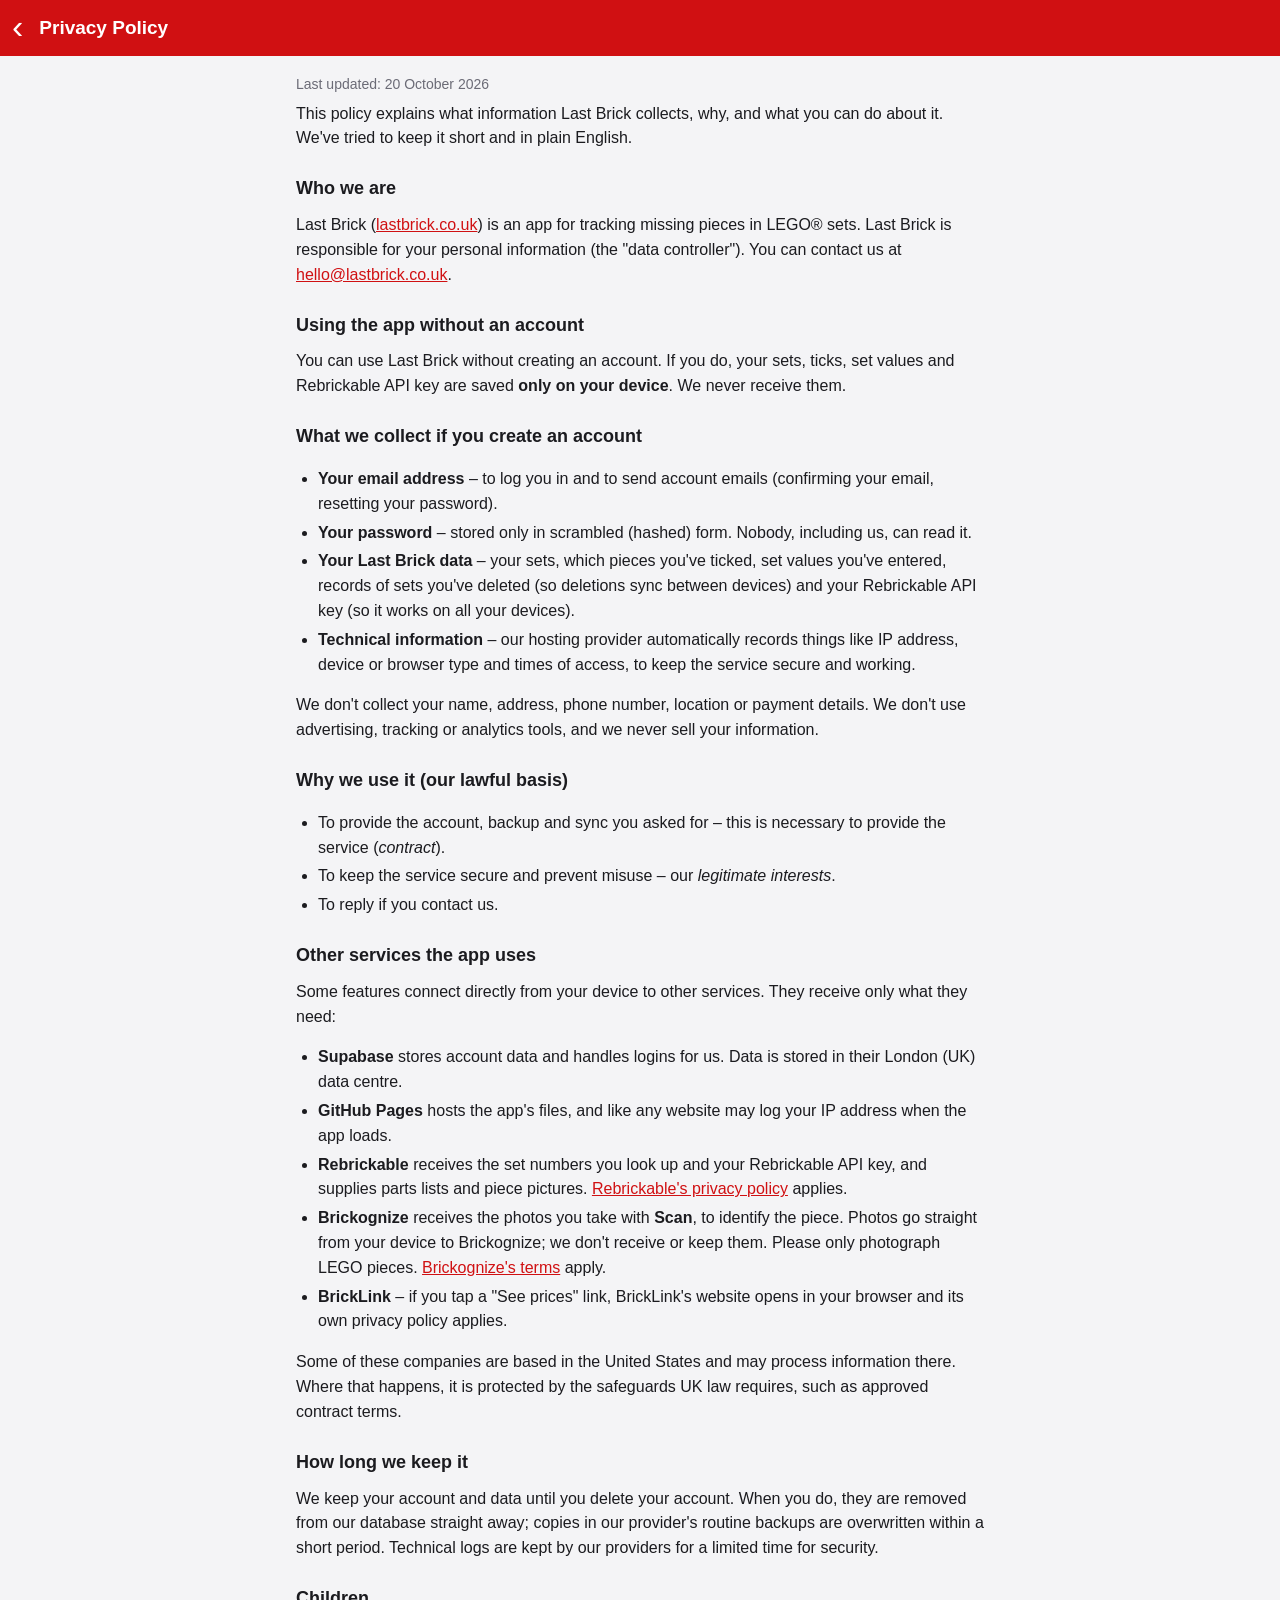
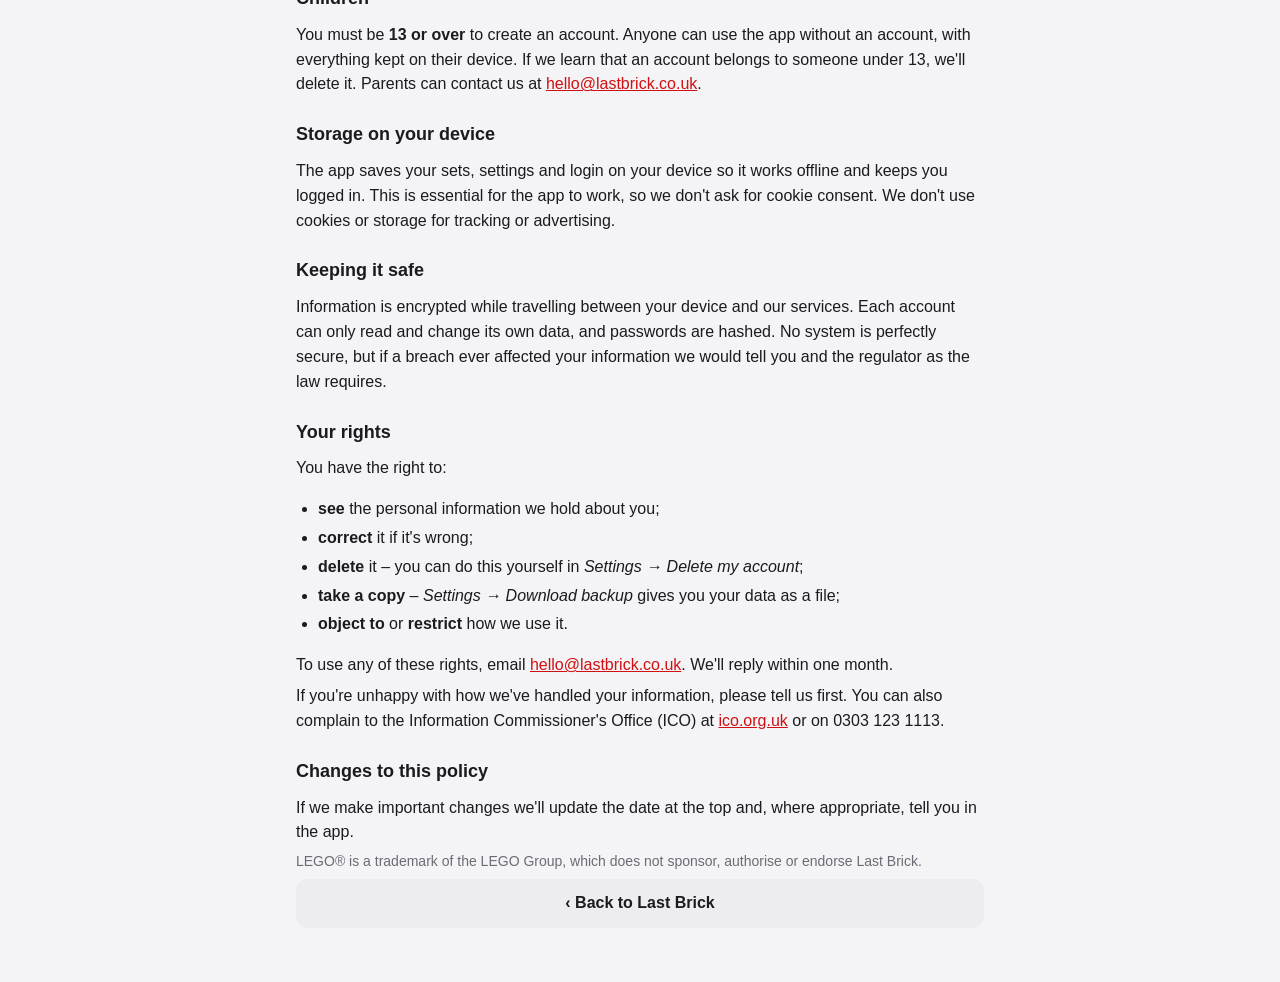
==== privacy.html @ dc44ec5e "Add Privacy Policy and Terms of Use New privacy.html and terms.html pages (controller: Last Brick, h" ====
<!doctype html>
<html lang="en">
<head>
  <meta charset="utf-8">
  <meta name="viewport" content="width=device-width, initial-scale=1, viewport-fit=cover">
  <title>Privacy Policy – Last Brick</title>
  <meta name="theme-color" content="#d01012">
  <link rel="icon" href="icons/icon.svg" type="image/svg+xml">
  <link rel="stylesheet" href="styles.css">
</head>
<body class="doc">
  <header class="topbar">
    <a class="back" href="./#settings" aria-label="Back to Last Brick">‹</a>
    <h1>Privacy Policy</h1>
  </header>

  <main class="doc-body">
    <p class="muted small">Last updated: 20 October 2026</p>

    <p>This policy explains what information Last Brick collects, why, and what you can do about it. We've tried to keep it short and in plain English.</p>

    <h2>Who we are</h2>
    <p>Last Brick (<a href="https://lastbrick.co.uk">lastbrick.co.uk</a>) is an app for tracking missing pieces in LEGO® sets. Last Brick is responsible for your personal information (the "data controller"). You can contact us at <a href="mailto:hello@lastbrick.co.uk">hello@lastbrick.co.uk</a>.</p>

    <h2>Using the app without an account</h2>
    <p>You can use Last Brick without creating an account. If you do, your sets, ticks, set values and Rebrickable API key are saved <b>only on your device</b>. We never receive them.</p>

    <h2>What we collect if you create an account</h2>
    <ul>
      <li><b>Your email address</b> – to log you in and to send account emails (confirming your email, resetting your password).</li>
      <li><b>Your password</b> – stored only in scrambled (hashed) form. Nobody, including us, can read it.</li>
      <li><b>Your Last Brick data</b> – your sets, which pieces you've ticked, set values you've entered, records of sets you've deleted (so deletions sync between devices) and your Rebrickable API key (so it works on all your devices).</li>
      <li><b>Technical information</b> – our hosting provider automatically records things like IP address, device or browser type and times of access, to keep the service secure and working.</li>
    </ul>
    <p>We don't collect your name, address, phone number, location or payment details. We don't use advertising, tracking or analytics tools, and we never sell your information.</p>

    <h2>Why we use it (our lawful basis)</h2>
    <ul>
      <li>To provide the account, backup and sync you asked for – this is necessary to provide the service (<i>contract</i>).</li>
      <li>To keep the service secure and prevent misuse – our <i>legitimate interests</i>.</li>
      <li>To reply if you contact us.</li>
    </ul>

    <h2>Other services the app uses</h2>
    <p>Some features connect directly from your device to other services. They receive only what they need:</p>
    <ul>
      <li><b>Supabase</b> stores account data and handles logins for us. Data is stored in their London (UK) data centre.</li>
      <li><b>GitHub Pages</b> hosts the app's files, and like any website may log your IP address when the app loads.</li>
      <li><b>Rebrickable</b> receives the set numbers you look up and your Rebrickable API key, and supplies parts lists and piece pictures. <a href="https://rebrickable.com/privacy/" target="_blank" rel="noopener">Rebrickable's privacy policy</a> applies.</li>
      <li><b>Brickognize</b> receives the photos you take with <b>Scan</b>, to identify the piece. Photos go straight from your device to Brickognize; we don't receive or keep them. Please only photograph LEGO pieces. <a href="https://brickognize.com" target="_blank" rel="noopener">Brickognize's terms</a> apply.</li>
      <li><b>BrickLink</b> – if you tap a "See prices" link, BrickLink's website opens in your browser and its own privacy policy applies.</li>
    </ul>
    <p>Some of these companies are based in the United States and may process information there. Where that happens, it is protected by the safeguards UK law requires, such as approved contract terms.</p>

    <h2>How long we keep it</h2>
    <p>We keep your account and data until you delete your account. When you do, they are removed from our database straight away; copies in our provider's routine backups are overwritten within a short period. Technical logs are kept by our providers for a limited time for security.</p>

    <h2>Children</h2>
    <p>You must be <b>13 or over</b> to create an account. Anyone can use the app without an account, with everything kept on their device. If we learn that an account belongs to someone under 13, we'll delete it. Parents can contact us at <a href="mailto:hello@lastbrick.co.uk">hello@lastbrick.co.uk</a>.</p>

    <h2>Storage on your device</h2>
    <p>The app saves your sets, settings and login on your device so it works offline and keeps you logged in. This is essential for the app to work, so we don't ask for cookie consent. We don't use cookies or storage for tracking or advertising.</p>

    <h2>Keeping it safe</h2>
    <p>Information is encrypted while travelling between your device and our services. Each account can only read and change its own data, and passwords are hashed. No system is perfectly secure, but if a breach ever affected your information we would tell you and the regulator as the law requires.</p>

    <h2>Your rights</h2>
    <p>You have the right to:</p>
    <ul>
      <li><b>see</b> the personal information we hold about you;</li>
      <li><b>correct</b> it if it's wrong;</li>
      <li><b>delete</b> it – you can do this yourself in <i>Settings → Delete my account</i>;</li>
      <li><b>take a copy</b> – <i>Settings → Download backup</i> gives you your data as a file;</li>
      <li><b>object to</b> or <b>restrict</b> how we use it.</li>
    </ul>
    <p>To use any of these rights, email <a href="mailto:hello@lastbrick.co.uk">hello@lastbrick.co.uk</a>. We'll reply within one month.</p>
    <p>If you're unhappy with how we've handled your information, please tell us first. You can also complain to the Information Commissioner's Office (ICO) at <a href="https://ico.org.uk/make-a-complaint/" target="_blank" rel="noopener">ico.org.uk</a> or on 0303 123 1113.</p>

    <h2>Changes to this policy</h2>
    <p>If we make important changes we'll update the date at the top and, where appropriate, tell you in the app.</p>

    <p class="muted small">LEGO® is a trademark of the LEGO Group, which does not sponsor, authorise or endorse Last Brick.</p>
    <p><a class="btn block" href="./#settings">‹ Back to Last Brick</a></p>
  </main>
</body>
</html>
---- styles.css ----
:root {
  --bg: #f4f4f6;
  --card: #ffffff;
  --text: #1b1b1f;
  --muted: #6b6b76;
  --line: #e2e2e8;
  --brand: #d01012;
  --brand-ink: #ffffff;
  --ok: #1f8a3a;
  --ok-bg: #e5f5e9;
  --miss: #c2410c;
  --miss-bg: #fff1e6;
  --chip: #ececf1;
  --shadow: 0 1px 3px rgba(0, 0, 0, .08), 0 1px 2px rgba(0, 0, 0, .04);
}
@media (prefers-color-scheme: dark) {
  :root {
    --bg: #121215;
    --card: #1d1d22;
    --text: #f1f1f4;
    --muted: #a0a0ab;
    --line: #2e2e36;
    --ok: #4ade80;
    --ok-bg: #11301b;
    --miss: #fb923c;
    --miss-bg: #3a2010;
    --chip: #2a2a31;
    --shadow: none;
  }
}

* { box-sizing: border-box; }
html, body { margin: 0; padding: 0; }
body {
  background: var(--bg);
  color: var(--text);
  font: 16px/1.4 -apple-system, BlinkMacSystemFont, "Segoe UI", Roboto, sans-serif;
  padding-top: calc(56px + env(safe-area-inset-top));
  padding-bottom: calc(68px + env(safe-area-inset-bottom));
  -webkit-tap-highlight-color: transparent;
}
img { display: block; }
button { font: inherit; color: inherit; cursor: pointer; }
input, select { font: inherit; }
.hidden { display: none !important; }

/* Top bar */
.topbar {
  position: fixed; top: 0; left: 0; right: 0; z-index: 10;
  display: flex; align-items: center; gap: 8px;
  height: calc(56px + env(safe-area-inset-top));
  padding: env(safe-area-inset-top) 12px 0;
  background: var(--brand); color: var(--brand-ink);
}
.topbar h1 { font-size: 19px; margin: 0; white-space: nowrap; overflow: hidden; text-overflow: ellipsis; }
.topbar .spacer { flex: 1; }
.topbar .topbtn {
  background: rgba(255,255,255,.18); border: 0; color: inherit; font-size: 20px;
  width: 42px; height: 42px; border-radius: 10px; flex: none;
}
.icon-btn {
  background: var(--chip); border: 0; border-radius: 10px; width: 42px; height: 42px; flex: none;
  font-size: 18px; align-self: flex-start;
}
.topbar .back {
  background: none; border: 0; color: inherit; font-size: 34px; line-height: 1;
  padding: 0 8px 4px 0;
}

/* Bottom tabs */
.tabs {
  position: fixed; bottom: 0; left: 0; right: 0; z-index: 10;
  display: grid; grid-template-columns: repeat(4, 1fr);
  background: var(--card); border-top: 1px solid var(--line);
  padding-bottom: env(safe-area-inset-bottom);
}
.tabs button {
  background: none; border: 0; padding: 8px 0 10px; font-size: 12px; color: var(--muted);
  display: flex; flex-direction: column; align-items: center; gap: 2px;
}
.tabs button .ico { font-size: 22px; filter: grayscale(1); opacity: .7; }
.tabs button.active { color: var(--brand); font-weight: 600; }
.tabs button.active .ico { filter: none; opacity: 1; }

main { padding: 12px 16px 24px; max-width: 900px; margin: 0 auto; }

/* Generic bits */
.card {
  background: var(--card); border-radius: 14px; box-shadow: var(--shadow);
  padding: 14px; margin-bottom: 12px;
}
.btn {
  display: inline-flex; align-items: center; justify-content: center; gap: 6px;
  border: 0; border-radius: 12px; padding: 12px 16px; font-weight: 600;
  background: var(--chip); color: var(--text); min-height: 46px;
}
.btn.primary { background: var(--brand); color: var(--brand-ink); }
.btn.danger { background: #b91c1c; color: #fff; }
.btn.ok { background: var(--ok); color: #fff; }
.btn.block { width: 100%; }
.btn.small { min-height: 36px; padding: 6px 12px; font-size: 14px; border-radius: 10px; }
.btn:disabled { opacity: .5; }
.row { display: flex; gap: 8px; align-items: center; }
.row > .grow { flex: 1; min-width: 0; }
.muted { color: var(--muted); }
.small { font-size: 14px; }
.center { text-align: center; }
h2 { font-size: 18px; margin: 4px 0 10px; }
p { margin: 6px 0; }
a { color: var(--brand); }

.field {
  width: 100%; padding: 12px; border-radius: 12px; border: 1px solid var(--line);
  background: var(--card); color: var(--text); font-size: 17px;
}
label.lbl { display: block; font-weight: 600; margin: 10px 0 6px; }

.empty { text-align: center; padding: 40px 16px; color: var(--muted); }
.empty .big { font-size: 48px; margin-bottom: 8px; }

/* Set list */
.set-card { display: flex; gap: 12px; align-items: center; cursor: pointer; }
.set-card img {
  width: 84px; height: 64px; object-fit: contain; background: #fff; border-radius: 8px; flex: none;
}
.set-card > .grow { flex: 1; min-width: 0; }
.set-card .name { font-weight: 600; line-height: 1.25; }
.progress { height: 8px; border-radius: 4px; background: var(--chip); overflow: hidden; margin-top: 6px; }
.progress > div { height: 100%; background: var(--ok); }
.badge {
  display: inline-block; padding: 2px 8px; border-radius: 999px; font-size: 13px; font-weight: 600;
}
.badge.miss { background: var(--miss-bg); color: var(--miss); }
.badge.swap { background: #e0ecff; color: #1d4ed8; }
@media (prefers-color-scheme: dark) { .badge.swap { background: #172554; color: #93c5fd; } }
.badge.ok { background: var(--ok-bg); color: var(--ok); }

/* Filters */
.seg {
  display: flex; background: var(--chip); border-radius: 12px; padding: 3px; margin-bottom: 10px;
}
.seg button {
  flex: 1; border: 0; background: none; padding: 8px 4px; border-radius: 9px; font-size: 14px; font-weight: 600;
  color: var(--muted);
}
.seg button.active { background: var(--card); color: var(--text); box-shadow: var(--shadow); }

.chips { display: flex; gap: 6px; overflow-x: auto; padding-bottom: 6px; margin-bottom: 6px; scrollbar-width: none; }
.chips::-webkit-scrollbar { display: none; }
.chip {
  flex: none; display: inline-flex; align-items: center; gap: 6px;
  border: 1px solid var(--line); background: var(--card); border-radius: 999px; padding: 6px 10px; font-size: 13px;
}
.chip.active { border-color: var(--brand); box-shadow: inset 0 0 0 1px var(--brand); }
.swatch {
  display: inline-block; width: 14px; height: 14px; border-radius: 4px; border: 1px solid rgba(0,0,0,.25); flex: none;
}

/* Part grid */
.grid { display: grid; grid-template-columns: repeat(auto-fill, minmax(150px, 1fr)); gap: 10px; }
.part {
  background: var(--card); border-radius: 14px; box-shadow: var(--shadow); overflow: hidden;
  display: flex; flex-direction: column; border: 2px solid transparent;
}
.part.missing { border-color: var(--miss); }
.part.done { opacity: .7; }
.part .pic {
  position: relative; background: #fff; aspect-ratio: 1 / 1; display: flex; align-items: center; justify-content: center;
}
.part .pic img { width: 88%; height: 88%; object-fit: contain; }
.part .pic .noimg { color: #999; font-size: 13px; }
.part .tick {
  position: absolute; top: 6px; right: 6px; width: 30px; height: 30px; border-radius: 50%;
  background: var(--ok); color: #fff; display: flex; align-items: center; justify-content: center; font-weight: 700;
}
.part .need-tag {
  position: absolute; top: 6px; left: 6px; background: var(--miss); color: #fff; font-weight: 700;
  border-radius: 999px; padding: 2px 9px; font-size: 14px;
}
.part .info { padding: 8px 10px 4px; font-size: 13px; flex: 1; }
.part .info .pname { font-weight: 600; line-height: 1.2; display: -webkit-box; -webkit-line-clamp: 2; -webkit-box-orient: vertical; overflow: hidden; }
.part .info .meta { color: var(--muted); margin-top: 3px; display: flex; align-items: center; gap: 5px; flex-wrap: wrap; }
.counter { display: flex; align-items: center; justify-content: space-between; padding: 6px 8px 8px; gap: 4px; }
.counter button {
  width: 42px; height: 40px; border-radius: 10px; border: 0; background: var(--chip); font-size: 22px; font-weight: 700;
}
.counter .count { font-weight: 700; font-size: 16px; text-align: center; flex: 1; }
.counter .count .of { color: var(--muted); font-weight: 500; }

.grid.compact { grid-template-columns: repeat(auto-fill, minmax(96px, 1fr)); gap: 8px; }
.grid.compact .part { cursor: pointer; }
.grid.compact .info { padding: 4px 6px 6px; font-size: 11px; }
.grid.compact .need-tag { font-size: 12px; padding: 1px 7px; top: 4px; left: 4px; }

/* Looking-for list */
.need-item { display: flex; gap: 12px; padding: 12px; }
.need-item .pic {
  width: 104px; height: 104px; flex: none; background: #fff; border-radius: 10px;
  display: flex; align-items: center; justify-content: center;
}
.need-item .pic img { width: 92%; height: 92%; object-fit: contain; }
.need-item .body { flex: 1; min-width: 0; }
.need-item .pname { font-weight: 600; line-height: 1.25; }
.need-item .meta { color: var(--muted); font-size: 14px; display: flex; align-items: center; gap: 6px; flex-wrap: wrap; margin: 3px 0 6px; }
.for-set {
  display: flex; align-items: center; justify-content: space-between; gap: 8px;
  border-top: 1px solid var(--line); padding-top: 6px; margin-top: 6px; font-size: 14px;
}
.for-set .sname { min-width: 0; overflow: hidden; text-overflow: ellipsis; white-space: nowrap; }

/* Scan */
.scan-hero { text-align: center; padding: 24px 16px; }
.scan-hero .big { font-size: 64px; }
.scan-photo { width: 100%; max-height: 260px; object-fit: contain; border-radius: 12px; background: #000; }
.match-card { border: 2px solid var(--line); }
.match-card.hit { border-color: var(--ok); }
.verdict { font-size: 18px; font-weight: 700; margin: 4px 0; }
.verdict.yes { color: var(--ok); }
.verdict.no { color: var(--muted); }
.spinner {
  width: 40px; height: 40px; border-radius: 50%; border: 4px solid var(--chip); border-top-color: var(--brand);
  animation: spin 0.9s linear infinite; margin: 20px auto;
}
@keyframes spin { to { transform: rotate(360deg); } }

.thumb {
  width: 56px; height: 56px; background: #fff; border-radius: 8px; flex: none;
  display: flex; align-items: center; justify-content: center; overflow: hidden;
}
.thumb img { width: 90%; height: 90%; object-fit: contain; }
.thumb .noimg { font-size: 10px; }

/* Toast */
.toast {
  position: fixed; left: 16px; right: 16px; bottom: calc(80px + env(safe-area-inset-bottom)); z-index: 30;
  background: #222; color: #fff; padding: 12px 14px; border-radius: 12px; display: flex; align-items: center; gap: 12px;
  max-width: 560px; margin: 0 auto; box-shadow: 0 6px 20px rgba(0,0,0,.25);
}
.toast .grow { flex: 1; }
.toast button { background: none; border: 0; color: #ffb4b4; font-weight: 700; padding: 4px 6px; }

/* Bottom sheet */
.sheet {
  position: fixed; inset: 0; z-index: 40; background: rgba(0,0,0,.45);
  display: flex; align-items: flex-end; justify-content: center;
}
.sheet .panel {
  background: var(--bg); width: 100%; max-width: 640px; max-height: 88vh; overflow: auto;
  border-radius: 18px 18px 0 0; padding: 16px 16px calc(16px + env(safe-area-inset-bottom));
}
.sheet .big-pic { background: #fff; border-radius: 12px; display: flex; justify-content: center; padding: 10px; }
.sheet .big-pic img { width: 70%; max-width: 280px; aspect-ratio: 1/1; object-fit: contain; }

/* Values & swaps */
.value { color: var(--text); }
.value-btn { margin-top: 8px; }
.swap-box { border: 2px solid #1d4ed8; }
.swap-box h2 { font-size: 16px; }
a.btn { text-decoration: none; }

/* Sign-up agreement */
.agree { display: flex; gap: 10px; align-items: flex-start; margin-top: 12px; padding: 8px; border-radius: 10px; }
.agree input { width: 22px; height: 22px; flex: none; margin: 1px 0 0; accent-color: var(--brand); }
.agree.need { background: var(--miss-bg); }

/* Privacy policy & terms pages */
body.doc { padding-bottom: calc(24px + env(safe-area-inset-bottom)); }
.topbar a.back { color: inherit; text-decoration: none; }
.doc-body { max-width: 720px; line-height: 1.55; }
.doc-body h2 { margin-top: 24px; }
.doc-body ul { padding-left: 22px; }
.doc-body li { margin: 4px 0; }
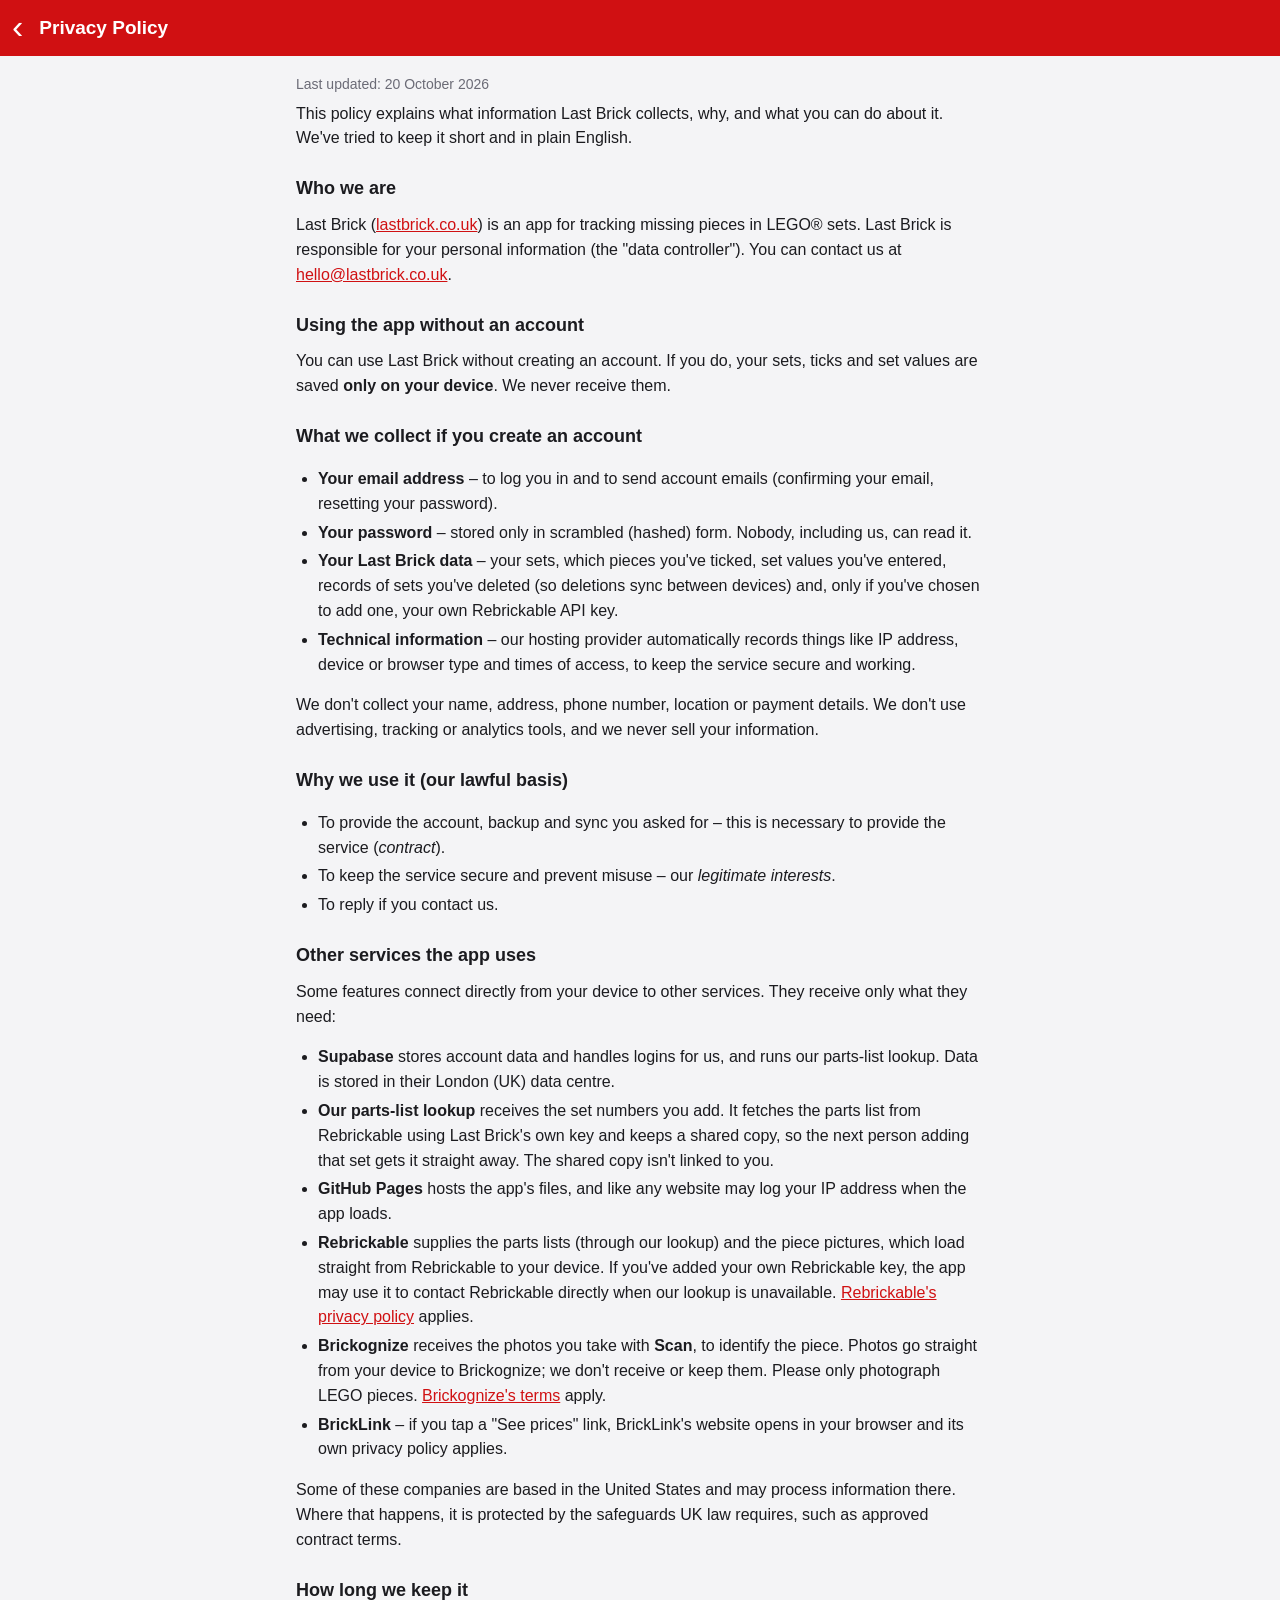
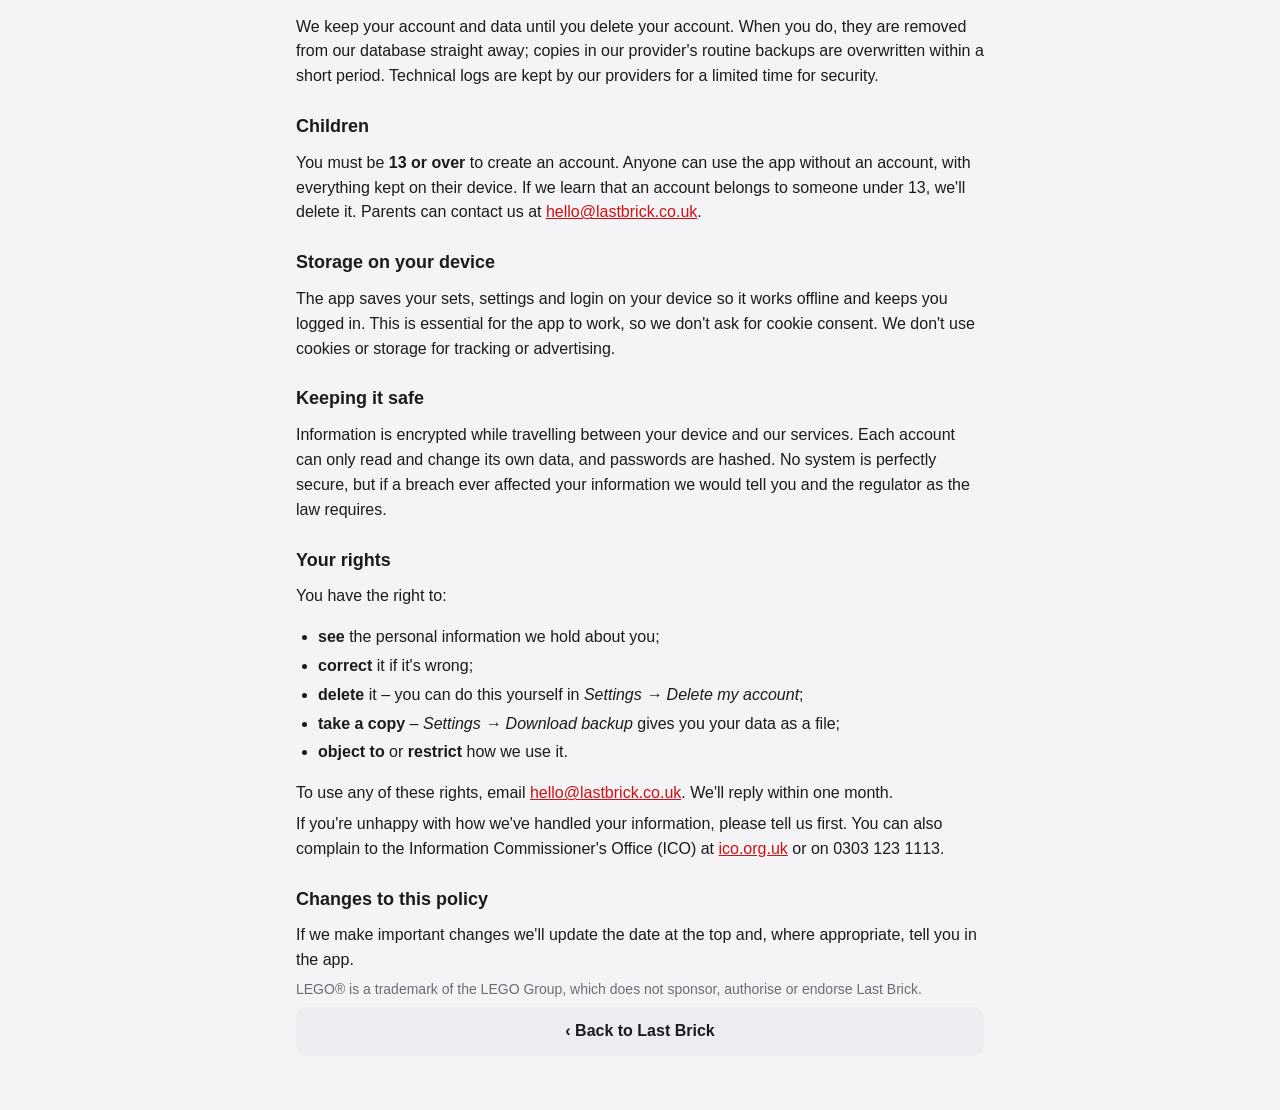
==== commit eb487c7e: "Look up parts lists through a Supabase helper so users need no API key - supabase/functions/rebricka" ====
--- a/privacy.html
+++ b/privacy.html
@@ -23,13 +23,13 @@
     <p>Last Brick (<a href="https://lastbrick.co.uk">lastbrick.co.uk</a>) is an app for tracking missing pieces in LEGO® sets. Last Brick is responsible for your personal information (the "data controller"). You can contact us at <a href="mailto:hello@lastbrick.co.uk">hello@lastbrick.co.uk</a>.</p>
 
     <h2>Using the app without an account</h2>
-    <p>You can use Last Brick without creating an account. If you do, your sets, ticks, set values and Rebrickable API key are saved <b>only on your device</b>. We never receive them.</p>
+    <p>You can use Last Brick without creating an account. If you do, your sets, ticks and set values are saved <b>only on your device</b>. We never receive them.</p>
 
     <h2>What we collect if you create an account</h2>
     <ul>
       <li><b>Your email address</b> – to log you in and to send account emails (confirming your email, resetting your password).</li>
       <li><b>Your password</b> – stored only in scrambled (hashed) form. Nobody, including us, can read it.</li>
-      <li><b>Your Last Brick data</b> – your sets, which pieces you've ticked, set values you've entered, records of sets you've deleted (so deletions sync between devices) and your Rebrickable API key (so it works on all your devices).</li>
+      <li><b>Your Last Brick data</b> – your sets, which pieces you've ticked, set values you've entered, records of sets you've deleted (so deletions sync between devices) and, only if you've chosen to add one, your own Rebrickable API key.</li>
       <li><b>Technical information</b> – our hosting provider automatically records things like IP address, device or browser type and times of access, to keep the service secure and working.</li>
     </ul>
     <p>We don't collect your name, address, phone number, location or payment details. We don't use advertising, tracking or analytics tools, and we never sell your information.</p>
@@ -44,9 +44,10 @@
     <h2>Other services the app uses</h2>
     <p>Some features connect directly from your device to other services. They receive only what they need:</p>
     <ul>
-      <li><b>Supabase</b> stores account data and handles logins for us. Data is stored in their London (UK) data centre.</li>
+      <li><b>Supabase</b> stores account data and handles logins for us, and runs our parts-list lookup. Data is stored in their London (UK) data centre.</li>
+      <li><b>Our parts-list lookup</b> receives the set numbers you add. It fetches the parts list from Rebrickable using Last Brick's own key and keeps a shared copy, so the next person adding that set gets it straight away. The shared copy isn't linked to you.</li>
       <li><b>GitHub Pages</b> hosts the app's files, and like any website may log your IP address when the app loads.</li>
-      <li><b>Rebrickable</b> receives the set numbers you look up and your Rebrickable API key, and supplies parts lists and piece pictures. <a href="https://rebrickable.com/privacy/" target="_blank" rel="noopener">Rebrickable's privacy policy</a> applies.</li>
+      <li><b>Rebrickable</b> supplies the parts lists (through our lookup) and the piece pictures, which load straight from Rebrickable to your device. If you've added your own Rebrickable key, the app may use it to contact Rebrickable directly when our lookup is unavailable. <a href="https://rebrickable.com/privacy/" target="_blank" rel="noopener">Rebrickable's privacy policy</a> applies.</li>
       <li><b>Brickognize</b> receives the photos you take with <b>Scan</b>, to identify the piece. Photos go straight from your device to Brickognize; we don't receive or keep them. Please only photograph LEGO pieces. <a href="https://brickognize.com" target="_blank" rel="noopener">Brickognize's terms</a> apply.</li>
       <li><b>BrickLink</b> – if you tap a "See prices" link, BrickLink's website opens in your browser and its own privacy policy applies.</li>
     </ul>
--- a/styles.css
+++ b/styles.css
@@ -270,3 +270,7 @@
 .doc-body h2 { margin-top: 24px; }
 .doc-body ul { padding-left: 22px; }
 .doc-body li { margin: 4px 0; }
+
+/* Collapsible settings section */
+details.advanced summary { cursor: pointer; font-weight: 600; padding: 4px 0; }
+details.advanced[open] summary { margin-bottom: 8px; }
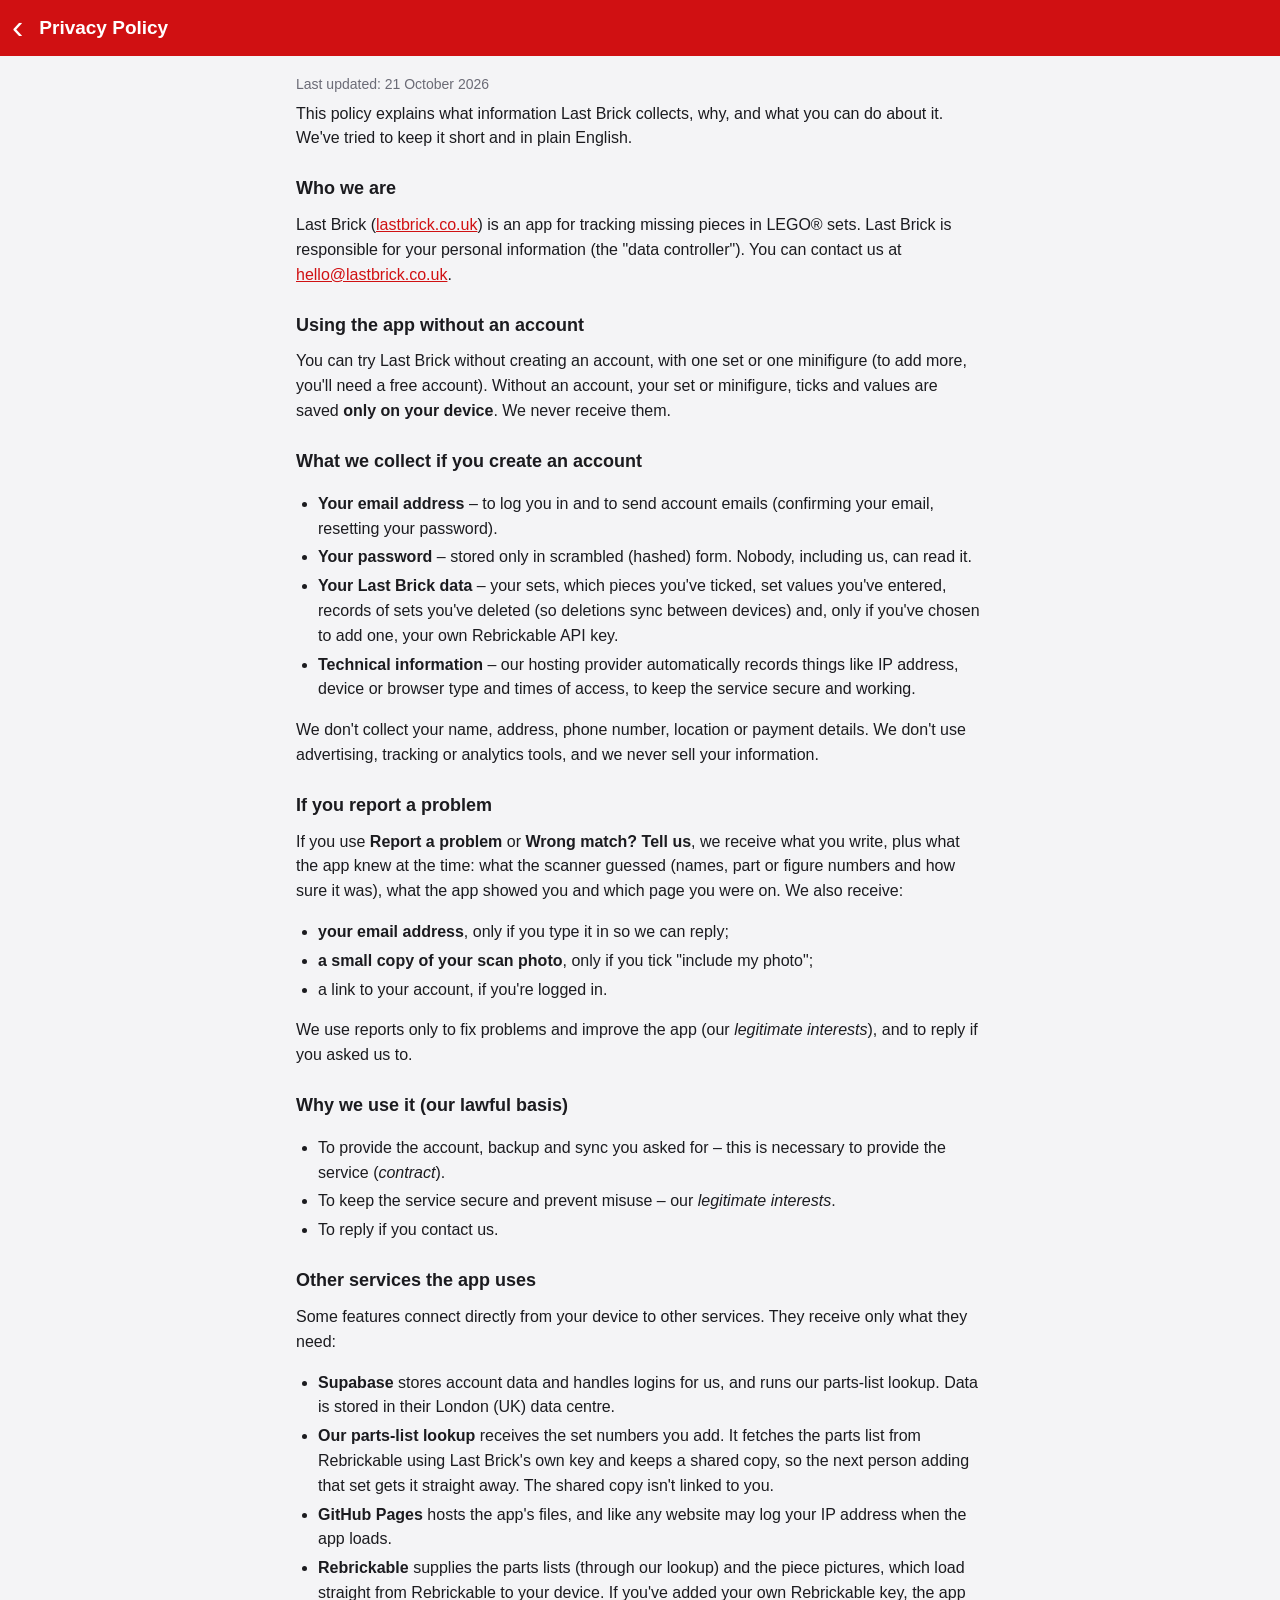
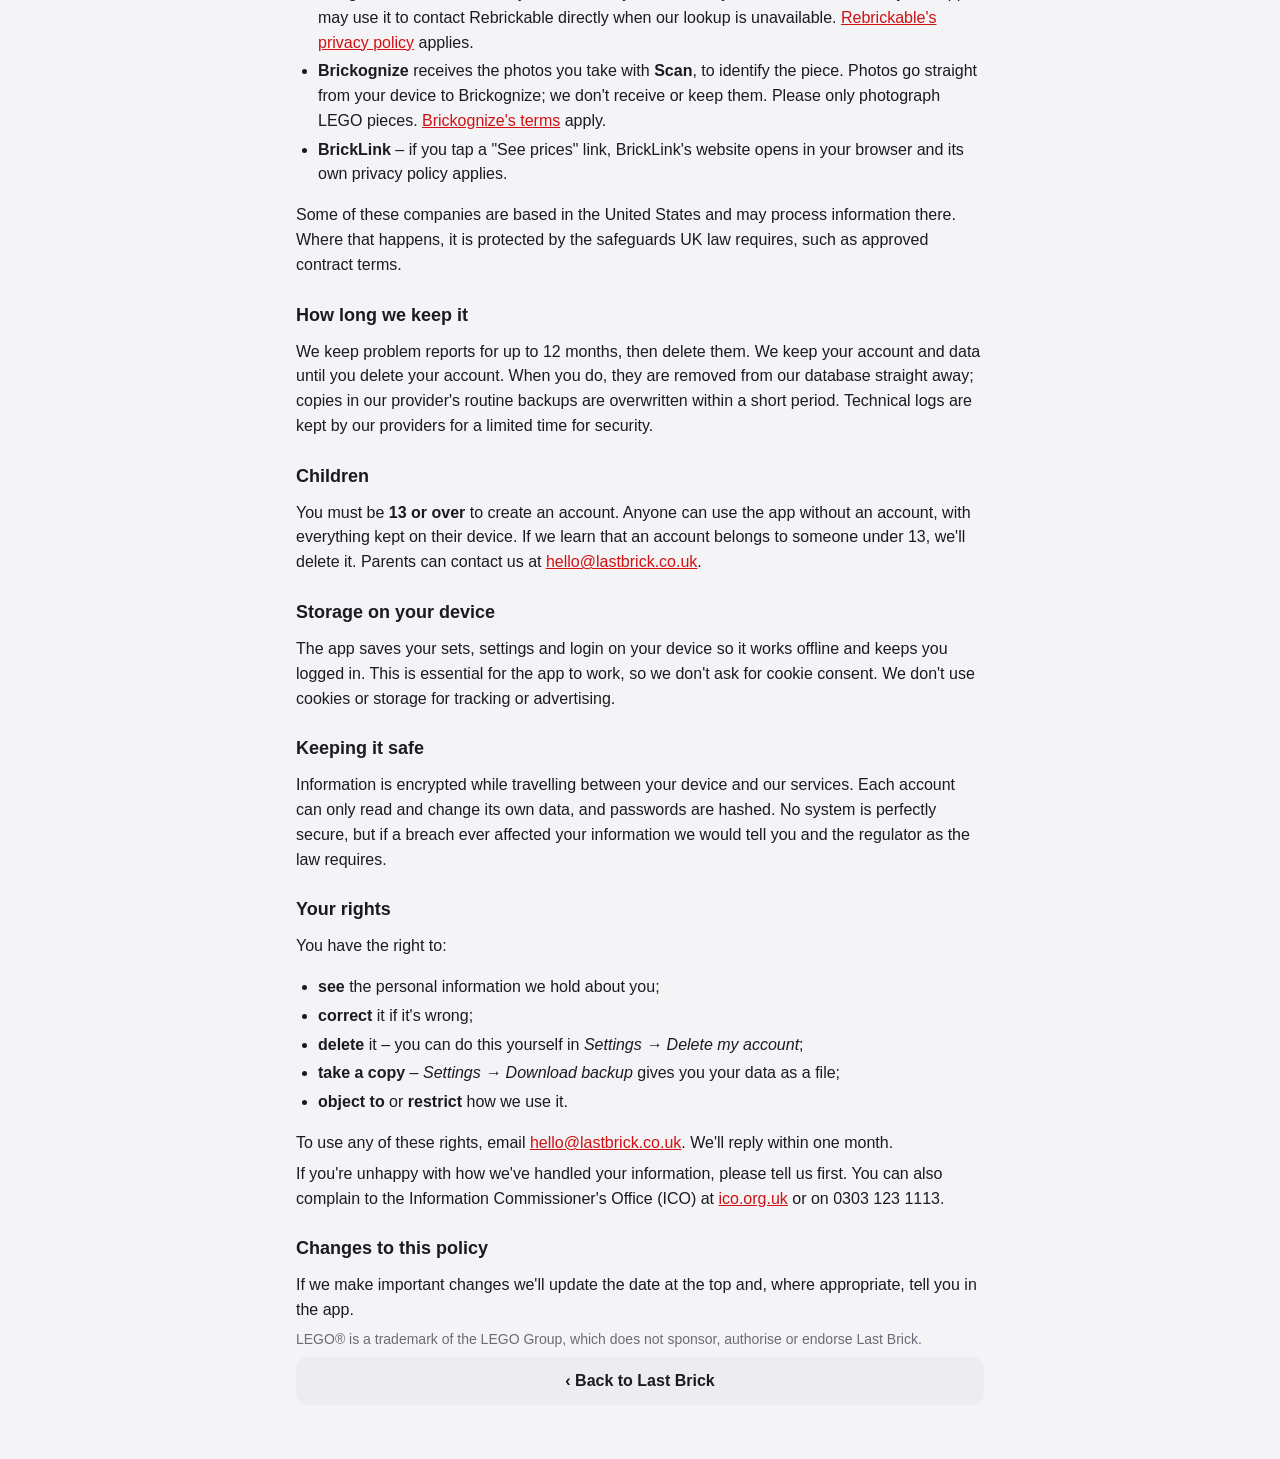
==== commit afbeb3f7: "Report a problem / Wrong match? Tell us After a scan (Scan page, Add a minifigure, and a figure's de" ====
--- a/privacy.html
+++ b/privacy.html
@@ -15,7 +15,7 @@
   </header>
 
   <main class="doc-body">
-    <p class="muted small">Last updated: 20 October 2026</p>
+    <p class="muted small">Last updated: 21 October 2026</p>
 
     <p>This policy explains what information Last Brick collects, why, and what you can do about it. We've tried to keep it short and in plain English.</p>
 
@@ -23,7 +23,7 @@
     <p>Last Brick (<a href="https://lastbrick.co.uk">lastbrick.co.uk</a>) is an app for tracking missing pieces in LEGO® sets. Last Brick is responsible for your personal information (the "data controller"). You can contact us at <a href="mailto:hello@lastbrick.co.uk">hello@lastbrick.co.uk</a>.</p>
 
     <h2>Using the app without an account</h2>
-    <p>You can use Last Brick without creating an account. If you do, your sets, ticks and set values are saved <b>only on your device</b>. We never receive them.</p>
+    <p>You can try Last Brick without creating an account, with one set or one minifigure (to add more, you'll need a free account). Without an account, your set or minifigure, ticks and values are saved <b>only on your device</b>. We never receive them.</p>
 
     <h2>What we collect if you create an account</h2>
     <ul>
@@ -33,6 +33,15 @@
       <li><b>Technical information</b> – our hosting provider automatically records things like IP address, device or browser type and times of access, to keep the service secure and working.</li>
     </ul>
     <p>We don't collect your name, address, phone number, location or payment details. We don't use advertising, tracking or analytics tools, and we never sell your information.</p>
+
+    <h2>If you report a problem</h2>
+    <p>If you use <b>Report a problem</b> or <b>Wrong match? Tell us</b>, we receive what you write, plus what the app knew at the time: what the scanner guessed (names, part or figure numbers and how sure it was), what the app showed you and which page you were on. We also receive:</p>
+    <ul>
+      <li><b>your email address</b>, only if you type it in so we can reply;</li>
+      <li><b>a small copy of your scan photo</b>, only if you tick "include my photo";</li>
+      <li>a link to your account, if you're logged in.</li>
+    </ul>
+    <p>We use reports only to fix problems and improve the app (our <i>legitimate interests</i>), and to reply if you asked us to.</p>
 
     <h2>Why we use it (our lawful basis)</h2>
     <ul>
@@ -54,7 +63,7 @@
     <p>Some of these companies are based in the United States and may process information there. Where that happens, it is protected by the safeguards UK law requires, such as approved contract terms.</p>
 
     <h2>How long we keep it</h2>
-    <p>We keep your account and data until you delete your account. When you do, they are removed from our database straight away; copies in our provider's routine backups are overwritten within a short period. Technical logs are kept by our providers for a limited time for security.</p>
+    <p>We keep problem reports for up to 12 months, then delete them. We keep your account and data until you delete your account. When you do, they are removed from our database straight away; copies in our provider's routine backups are overwritten within a short period. Technical logs are kept by our providers for a limited time for security.</p>
 
     <h2>Children</h2>
     <p>You must be <b>13 or over</b> to create an account. Anyone can use the app without an account, with everything kept on their device. If we learn that an account belongs to someone under 13, we'll delete it. Parents can contact us at <a href="mailto:hello@lastbrick.co.uk">hello@lastbrick.co.uk</a>.</p>
--- a/styles.css
+++ b/styles.css
@@ -209,14 +209,6 @@
 .for-set .sname { min-width: 0; overflow: hidden; text-overflow: ellipsis; white-space: nowrap; }
 
 /* Scan */
-.scan-hero { text-align: center; padding: 24px 16px; }
-.scan-hero .big { font-size: 64px; }
-.scan-photo { width: 100%; max-height: 260px; object-fit: contain; border-radius: 12px; background: #000; }
-.match-card { border: 2px solid var(--line); }
-.match-card.hit { border-color: var(--ok); }
-.verdict { font-size: 18px; font-weight: 700; margin: 4px 0; }
-.verdict.yes { color: var(--ok); }
-.verdict.no { color: var(--muted); }
 .spinner {
   width: 40px; height: 40px; border-radius: 50%; border: 4px solid var(--chip); border-top-color: var(--brand);
   animation: spin 0.9s linear infinite; margin: 20px auto;
@@ -274,3 +266,387 @@
 /* Collapsible settings section */
 details.advanced summary { cursor: pointer; font-weight: 600; padding: 4px 0; }
 details.advanced[open] summary { margin-bottom: 8px; }
+
+/* Welcome page */
+.hero { text-align: center; padding: 34px 4px 4px; }
+.hero-art { width: min(280px, 76%); height: auto; display: block; margin: 4px auto 6px; color: var(--muted); overflow: visible; }
+.hero-title { font-size: 26px; line-height: 1.2; margin: 6px 0 8px; letter-spacing: -0.01em; }
+.hero-sub { color: var(--muted); max-width: 30em; margin: 0 auto 18px; }
+.hero-cta { font-size: 18px; min-height: 54px; box-shadow: 0 4px 14px rgba(208, 16, 18, .25); }
+.hero-login { margin: 14px 0 6px; }
+.hero-login a { font-weight: 600; }
+.steps-title { font-size: 13px; text-transform: uppercase; letter-spacing: .08em; color: var(--muted); margin: 26px 2px 10px; }
+
+/* How it works: swipeable cards on phones, side by side on wider screens */
+.steps {
+  list-style: none; margin: 0 -16px; padding: 4px 16px 10px; display: flex; gap: 12px;
+  overflow-x: auto; scroll-snap-type: x mandatory; scroll-padding: 0 16px; scrollbar-width: none;
+}
+.steps::-webkit-scrollbar { display: none; }
+.steps li {
+  flex: 0 0 82%; scroll-snap-align: start; position: relative;
+  background: var(--card); border-radius: 18px; box-shadow: var(--shadow); padding: 18px 18px 20px;
+}
+.step-n { display: block; font-size: 30px; font-weight: 800; color: var(--brand); opacity: .4; letter-spacing: -0.02em; margin-bottom: 4px; }
+.steps b { display: block; font-size: 20px; margin-bottom: 6px; }
+.step-text { color: var(--muted); font-size: 15px; display: block; padding-right: 8px; }
+.step-ico { position: absolute; top: 14px; right: 16px; font-size: 38px; }
+.step-dots { display: flex; justify-content: center; gap: 6px; margin-top: 4px; }
+.step-dots span { width: 7px; height: 7px; border-radius: 50%; background: var(--line); transition: width .2s, background .2s; }
+.step-dots span.on { width: 20px; border-radius: 4px; background: var(--brand); }
+@media (min-width: 700px) {
+  .steps { overflow: visible; margin: 0; padding: 4px 0 10px; }
+  .steps li { flex: 1 1 0; }
+  .step-dots { display: none; }
+}
+
+.hero-title .accent { color: var(--brand); }
+
+/* Welcome page header: white, with logo and two-colour name */
+/* The red strip stays behind the iPhone status bar (its text is white when installed). */
+body.welcome .topbar {
+  background: linear-gradient(to bottom, var(--brand) env(safe-area-inset-top), var(--card) env(safe-area-inset-top));
+  color: var(--text); border-bottom: 1px solid var(--line);
+}
+.topbar h1 { display: flex; align-items: center; gap: 8px; }
+.logo-mark { width: 40px; height: 22px; flex: none; }
+.wordmark { font-weight: 800; letter-spacing: -0.01em; }
+.wordmark .brick { color: var(--brand); }
+
+.welcome-foot { text-align: center; margin-top: 22px; }
+.welcome-foot p { font-size: 12px; margin-top: 6px; }
+
+/* Hero animation: the red brick drops onto the stack, then impact marks flick out */
+.lb-drop { animation: lb-drop .85s cubic-bezier(.45, 0, .7, 1) .4s both; }
+.lb-speed { animation: lb-fade .25s linear 1.15s both; }
+.lb-impact { opacity: 0; animation: lb-impact .6s ease-out 1.2s both; }
+@keyframes lb-drop {
+  0% { transform: translateY(-190px); opacity: 0; }
+  20% { opacity: 1; }
+  82% { transform: translateY(0); }
+  90% { transform: translateY(-6px); }
+  100% { transform: translateY(0); opacity: 1; }
+}
+@keyframes lb-fade { to { opacity: 0; } }
+@keyframes lb-impact { 0% { opacity: 0; } 30% { opacity: 1; } 100% { opacity: 0; } }
+@media (prefers-reduced-motion: reduce) {
+  .lb-drop, .lb-speed, .lb-impact { animation: none; }
+  .lb-speed, .lb-impact { opacity: 0; }
+}
+
+/* Search box: ✕ to clear, Cancel while typing */
+.search { display: flex; align-items: center; gap: 8px; margin-bottom: 12px; }
+.search-field { position: relative; flex: 1; min-width: 0; }
+.search-field .field { padding-right: 44px; -webkit-appearance: none; appearance: none; }
+.search-field input::-webkit-search-cancel-button { -webkit-appearance: none; display: none; }
+.search-clear {
+  position: absolute; right: 6px; top: 50%; transform: translateY(-50%);
+  width: 32px; height: 32px; border-radius: 50%; border: 0;
+  background: var(--chip); color: var(--muted); font-size: 14px; font-weight: 700;
+  display: none; align-items: center; justify-content: center;
+}
+.search.has-text .search-clear { display: flex; }
+.search-cancel { display: none; border: 0; background: none; color: var(--brand); font-weight: 600; padding: 8px 2px; flex: none; }
+.search:focus-within .search-cancel { display: block; }
+
+/* My sets: toolbar, grid and compact views */
+.sets-toolbar { display: flex; align-items: center; gap: 10px; margin-bottom: 10px; }
+.sort-select { flex: 1; min-width: 0; display: flex; align-items: center; gap: 8px; background: var(--card); border: 1px solid var(--line); border-radius: 12px; padding: 0 10px; }
+.sort-select select { flex: 1; min-width: 0; border: 0; background: transparent; color: var(--text); font-weight: 600; font-size: 15px; padding: 11px 0; }
+.view-toggle { display: flex; background: var(--chip); border-radius: 12px; padding: 3px; flex: none; }
+.view-toggle button { border: 0; background: none; width: 40px; height: 38px; border-radius: 9px; font-size: 18px; color: var(--muted); }
+.view-toggle button.active { background: var(--card); color: var(--text); box-shadow: var(--shadow); }
+
+.set-grid { display: grid; grid-template-columns: repeat(auto-fill, minmax(150px, 1fr)); gap: 12px; }
+.set-tile { background: var(--card); border-radius: 14px; box-shadow: var(--shadow); overflow: hidden; cursor: pointer; display: flex; flex-direction: column; }
+.tile-pic { position: relative; background: #fff; aspect-ratio: 4 / 3; display: flex; align-items: center; justify-content: center; }
+.tile-pic img { width: 90%; height: 90%; object-fit: contain; }
+.no-pic { font-size: 36px; opacity: .5; }
+.tile-tag { position: absolute; left: 6px; bottom: 6px; border-radius: 999px; padding: 2px 9px; font-size: 12px; font-weight: 700; color: #fff; }
+.tile-tag.miss { background: var(--miss); }
+.tile-tag.ok { background: var(--ok); }
+.tile-body { padding: 8px 10px 10px; }
+.tile-name { font-weight: 600; line-height: 1.25; display: -webkit-box; -webkit-line-clamp: 2; -webkit-box-orient: vertical; overflow: hidden; }
+.tile-body .progress { margin-top: 6px; height: 6px; }
+.tile-meta { display: flex; align-items: center; justify-content: space-between; gap: 6px; margin-top: 6px; font-size: 13px; }
+
+.compact-list { padding: 4px 12px; }
+.compact-row { display: flex; align-items: center; gap: 10px; padding: 8px 0; border-bottom: 1px solid var(--line); cursor: pointer; }
+.compact-row:last-child { border-bottom: 0; }
+.compact-pic { width: 44px; height: 34px; object-fit: contain; background: #fff; border-radius: 6px; flex: none; display: flex; align-items: center; justify-content: center; font-size: 18px; }
+.compact-name { font-weight: 600; white-space: nowrap; overflow: hidden; text-overflow: ellipsis; }
+.compact-row .badge { white-space: nowrap; flex: none; }
+.compact-row > .grow { flex: 1; min-width: 0; }
+
+/* Sets tab: small colourful brick stack (greyed out like the other icons when not selected) */
+.tab-bricks { width: 28px; height: 24px; display: block; }
+.tabs button .ico { height: 28px; display: flex; align-items: center; justify-content: center; }
+
+/* Set page: list and checklist views, group headings */
+.part-group { display: flex; align-items: center; gap: 8px; font-size: 15px; margin: 16px 2px 8px; }
+.part-list { padding: 2px 12px; }
+.prow, .crow { display: flex; align-items: center; gap: 12px; padding: 10px 0; border-bottom: 1px solid var(--line); }
+.prow:last-child, .crow:last-child { border-bottom: 0; }
+.prow .pname { font-weight: 600; line-height: 1.25; font-size: 15px; }
+.prow .meta, .crow .meta { color: var(--muted); font-size: 13px; display: flex; align-items: center; gap: 5px; flex-wrap: wrap; margin: 2px 0 4px; }
+.prow-pic { position: relative; width: 72px; height: 72px; flex: none; background: #fff; border-radius: 10px; display: flex; align-items: center; justify-content: center; cursor: pointer; border: 2px solid transparent; }
+.prow.missing .prow-pic { border-color: var(--miss); }
+.prow-pic img { width: 88%; height: 88%; object-fit: contain; }
+.counter.vertical { flex-direction: column; padding: 0; gap: 2px; flex: none; }
+.counter.vertical button { width: 40px; height: 34px; font-size: 20px; }
+.counter.vertical .count { font-size: 14px; }
+.crow { gap: 10px; padding: 8px 0; }
+.crow-pic { width: 44px; height: 44px; flex: none; background: #fff; border-radius: 8px; display: flex; align-items: center; justify-content: center; }
+.crow-pic img { width: 88%; height: 88%; object-fit: contain; }
+.crow-name { font-weight: 600; font-size: 14px; white-space: nowrap; overflow: hidden; text-overflow: ellipsis; }
+.check-btn {
+  flex: none; min-width: 44px; height: 44px; padding: 0 8px; border-radius: 12px;
+  border: 2px solid var(--line); background: var(--card); font-weight: 700; font-size: 15px; color: var(--text);
+}
+.check-btn.on { background: var(--ok); border-color: var(--ok); color: #fff; }
+.check-btn.single { width: 44px; font-size: 20px; }
+.prow > .grow, .crow > .grow { flex: 1; min-width: 0; }
+
+/* List & checklist: each row is a card like the grid tiles — red outline while
+   still needed, gently faded once found. */
+.part-list { padding: 0; display: grid; gap: 8px; }
+.prow, .crow {
+  background: var(--card); border-radius: 14px; box-shadow: var(--shadow);
+  border: 2px solid transparent; padding: 10px 12px;
+}
+.prow:last-child, .crow:last-child { border-bottom: 2px solid transparent; }
+.prow.missing, .crow.missing { border-color: var(--miss); }
+.prow.done, .crow.done { opacity: .7; }
+.prow.missing .prow-pic { border-color: transparent; }
+
+/* Scan page (styled like the welcome page) */
+.scan-art { width: min(240px, 66%); height: auto; display: block; margin: 0 auto 4px; overflow: hidden; }
+.scan-line { animation: scan-sweep 2.4s ease-in-out .3s infinite alternate; }
+@keyframes scan-sweep { from { transform: translateY(24px); } to { transform: translateY(108px); } }
+.scan-start { padding-top: 14px; }
+.tips { display: grid; grid-template-columns: 1fr 1fr; gap: 10px; }
+.tip { background: var(--card); border-radius: 16px; box-shadow: var(--shadow); padding: 14px; display: flex; flex-direction: column; gap: 2px; }
+.tip-ico { font-size: 26px; margin-bottom: 4px; }
+.tip b { font-size: 15px; }
+.tip span:last-child { color: var(--muted); font-size: 13px; line-height: 1.35; }
+
+.scan-shot { position: relative; border-radius: 18px; overflow: hidden; background: #000; margin-bottom: 14px; box-shadow: var(--shadow); }
+.scan-shot img { display: block; width: 100%; max-height: 300px; object-fit: contain; }
+.vf { position: absolute; width: 28px; height: 28px; border: 4px solid #fff; opacity: .9; }
+.vf.tl { top: 12px; left: 12px; border-right: 0; border-bottom: 0; border-radius: 8px 0 0 0; }
+.vf.tr { top: 12px; right: 12px; border-left: 0; border-bottom: 0; border-radius: 0 8px 0 0; }
+.vf.br { bottom: 12px; right: 12px; border-left: 0; border-top: 0; border-radius: 0 0 8px 0; }
+.vf.bl { bottom: 12px; left: 12px; border-right: 0; border-top: 0; border-radius: 0 0 0 8px; }
+.shot-line { position: absolute; left: 8%; right: 8%; height: 3px; border-radius: 2px; background: var(--brand); box-shadow: 0 0 18px 6px rgba(208, 16, 18, .45); animation: shot-sweep 1.6s ease-in-out infinite alternate; }
+@keyframes shot-sweep { from { top: 10%; } to { top: 88%; } }
+.scan-status { color: var(--muted); font-weight: 600; }
+
+.verdict-card { display: flex; gap: 12px; align-items: flex-start; border-radius: 16px; padding: 14px 16px; margin-bottom: 12px; background: var(--card); box-shadow: var(--shadow); border: 2px solid var(--line); }
+.verdict-card.yes { border-color: var(--ok); background: var(--ok-bg); }
+.verdict-ico { font-size: 26px; line-height: 1; }
+.verdict-card b { display: block; font-size: 17px; margin-bottom: 2px; }
+.verdict-card.yes b { color: var(--ok); }
+.verdict-card span:not(.verdict-ico) { color: var(--muted); font-size: 14px; }
+
+.match-card { background: var(--card); border-radius: 18px; box-shadow: var(--shadow); padding: 14px; margin-bottom: 12px; border: 2px solid transparent; }
+.match-card.hit { border-color: var(--ok); }
+.match-head { display: flex; gap: 12px; align-items: center; }
+.match-pic { width: 76px; height: 76px; flex: none; background: #fff; border-radius: 12px; display: flex; align-items: center; justify-content: center; }
+.match-pic img { width: 90%; height: 90%; object-fit: contain; }
+.match-chip { display: inline-block; font-size: 12px; font-weight: 700; color: var(--brand); background: var(--miss-bg); border-radius: 999px; padding: 2px 9px; margin-bottom: 4px; }
+.match-name { font-weight: 700; line-height: 1.25; }
+.match-sets-title { font-size: 12px; text-transform: uppercase; letter-spacing: .08em; color: var(--muted); margin: 14px 0 4px; }
+.match-set { display: flex; align-items: center; gap: 10px; border-top: 1px solid var(--line); padding-top: 10px; margin-top: 10px; }
+.scan-again { margin-top: 6px; }
+@media (prefers-reduced-motion: reduce) { .scan-line, .shot-line { animation: none; } }
+
+/* Looking for */
+.lf-head { text-align: center; padding: 10px 4px 6px; }
+.lf-title { font-size: 26px; line-height: 1.2; margin: 4px 0 14px; letter-spacing: -0.01em; }
+.lf-title .accent { color: var(--brand); }
+.filter-btn { flex: none; display: inline-flex; align-items: center; gap: 6px; height: 44px; padding: 0 12px; border-radius: 12px; border: 1px solid var(--line); background: var(--card); color: var(--text); font-weight: 600; font-size: 15px; }
+.filter-btn svg { width: 18px; height: 18px; }
+.filter-btn.on { border-color: var(--brand); color: var(--brand); box-shadow: inset 0 0 0 1px var(--brand); }
+.active-filters { display: flex; flex-wrap: wrap; align-items: center; gap: 8px; margin: 2px 0 10px; }
+.pill { display: inline-flex; align-items: center; gap: 6px; border: 1px solid var(--brand); color: var(--brand); background: var(--miss-bg); border-radius: 999px; padding: 5px 11px; font-size: 14px; font-weight: 600; }
+.lf-row { align-items: flex-start; }
+.lf-row .prow-pic { cursor: pointer; }
+.lf-set { display: flex; align-items: center; justify-content: space-between; gap: 8px; border-top: 1px solid var(--line); padding-top: 8px; margin-top: 8px; font-size: 14px; }
+.lf-set .sname { min-width: 0; overflow: hidden; text-overflow: ellipsis; white-space: nowrap; }
+.crow[data-sheet], .part[data-sheet] { cursor: pointer; }
+
+/* Filter panel */
+.filter-sheet h2 { margin: 0; }
+.link-btn { border: 0; background: none; color: var(--brand); font-weight: 600; padding: 6px 0; }
+.filter-grid { display: grid; grid-template-columns: 1fr 1fr; gap: 8px; margin-bottom: 6px; }
+.fchip { display: flex; align-items: center; gap: 8px; text-align: left; border: 1px solid var(--line); background: var(--card); color: var(--text); border-radius: 12px; padding: 10px 10px; font-size: 14px; min-height: 44px; }
+.fchip span:not(.swatch) { flex: 1; min-width: 0; overflow: hidden; text-overflow: ellipsis; white-space: nowrap; }
+.lf-toolbar .sort-select > span { display: none; }
+.lf-toolbar .filter-btn { padding: 0 10px; }
+.fchip em { font-style: normal; color: var(--muted); font-size: 13px; }
+.fchip.on { border-color: var(--brand); box-shadow: inset 0 0 0 1px var(--brand); background: var(--miss-bg); }
+.filter-sheet .btn.primary { margin-top: 14px; }
+
+/* Empty screens */
+.empty-brick { width: 110px; height: auto; display: block; margin: 0 auto 10px; }
+.empty b { color: var(--text); font-size: 17px; }
+
+/* Bottom menu icons drawn in the same style as the Sets brick */
+.tab-svg { width: 28px; height: 26px; display: block; }
+.fcount { background: var(--brand); color: #fff; border-radius: 999px; min-width: 20px; height: 20px; font-size: 12px; display: inline-flex; align-items: center; justify-content: center; padding: 0 5px; }
+.lf-toolbar { gap: 8px; }
+.lf-toolbar .view-toggle button { width: 36px; }
+.lf-toolbar .sort-select select { font-size: 14px; }
+@media (max-width: 400px) {
+  .lf-toolbar { flex-wrap: wrap; }
+  .lf-toolbar .sort-select { flex: 1 1 100%; }
+  .lf-toolbar .sort-select > span { display: inline; }
+  .lf-toolbar .filter-btn { flex: 1; justify-content: center; }
+}
+
+/* Enlarged piece panel */
+.piece-sheet h2 { margin: 14px 0 4px; }
+.piece-sheet .meta { display: flex; align-items: center; gap: 6px; }
+.piece-sheet .big-pic { border: 3px solid transparent; }
+.piece-sheet .big-pic.missing { border-color: var(--miss); }
+.piece-sheet .big-pic img { width: 82%; max-width: 340px; }
+.counter.big { justify-content: center; gap: 18px; padding: 6px 0 4px; }
+.counter.big button { width: 60px; height: 54px; font-size: 28px; border-radius: 14px; }
+.counter.big .count { flex: none; font-size: 22px; min-width: 110px; }
+.crow .grow[data-act] { cursor: pointer; }
+
+/* Compact view: small − count + */
+.mini-counter { display: flex; align-items: center; gap: 4px; flex: none; }
+.mini-counter button { width: 34px; height: 34px; border-radius: 10px; border: 0; background: var(--chip); font-size: 19px; font-weight: 700; color: var(--text); }
+.mini-counter .count { min-width: 40px; text-align: center; font-weight: 700; font-size: 14px; }
+.mini-counter .count.done { color: var(--ok); }
+.mini-counter .count .of { color: var(--muted); font-weight: 500; }
+
+/* ---------- Minifigures ---------- */
+.collection-switch button { display: inline-flex; align-items: center; justify-content: center; gap: 6px; font-weight: 600; }
+.collection-switch em { font-style: normal; font-size: 12px; background: var(--chip); color: var(--muted); border-radius: 999px; padding: 1px 7px; }
+.collection-switch button.active em { background: var(--brand); color: #fff; }
+.fig-ico { width: 18px; height: 18px; flex: none; }
+.fig-hero { padding-top: 14px; }
+.fig-art { width: 92px; height: auto; display: block; margin: 0 auto 4px; }
+.fig-search { display: flex; gap: 8px; }
+.fig-search .field { flex: 1; min-width: 0; }
+.scan-opts { display: grid; grid-template-columns: 1fr 1fr; gap: 10px; margin: 12px 0 6px; }
+.scan-opt {
+  border: 2px solid var(--line); background: var(--card); color: var(--text); border-radius: 16px; padding: 14px 10px;
+  display: flex; flex-direction: column; align-items: center; gap: 3px; box-shadow: var(--shadow); text-align: center; font: inherit;
+}
+.scan-opt:active { border-color: var(--brand); }
+.scan-opt .opt-ico { font-size: 26px; line-height: 1; height: 30px; display: flex; align-items: center; }
+.scan-opt .opt-ico .fig-ico { width: 30px; height: 30px; }
+.scan-opt span:not(.opt-ico) { color: var(--muted); font-size: 13px; }
+#figOut { scroll-margin-top: 70px; margin-top: 8px; }
+.small-shot img { max-height: 200px; }
+.match-card.guess { width: 100%; text-align: left; font: inherit; color: inherit; cursor: pointer; }
+.match-card.guess:active { border-color: var(--brand); }
+.chev { font-size: 28px; color: var(--muted); }
+.picked-part { display: flex; gap: 12px; align-items: center; background: var(--card); border-radius: 14px; padding: 10px; box-shadow: var(--shadow); margin-top: 6px; }
+.colour-pick { display: grid; grid-template-columns: repeat(auto-fill, minmax(100px, 1fr)); gap: 10px; }
+.colour-opt { border: 2px solid var(--line); background: var(--card); color: var(--text); border-radius: 14px; padding: 8px; display: flex; flex-direction: column; align-items: center; gap: 6px; font: inherit; font-size: 13px; }
+.colour-opt img { width: 70px; height: 70px; object-fit: contain; background: #fff; border-radius: 8px; }
+.colour-opt span { display: flex; align-items: center; gap: 5px; text-align: center; }
+.colour-opt:active { border-color: var(--brand); }
+#figFilter { margin-bottom: 12px; }
+.fig-grid .tile-pic { aspect-ratio: 1 / 1; }
+.fig-sets .for-set .thumb { font-size: 22px; }
+.fig-preview h2 { margin: 12px 0 2px; }
+.fig-preview .big-pic img { width: 50%; max-width: 200px; }
+.fig-parts { display: grid; grid-template-columns: 1fr 1fr; gap: 8px; }
+.fig-part { display: flex; gap: 8px; align-items: center; background: var(--chip); border-radius: 12px; padding: 6px; border: 2px solid transparent; }
+.fig-part.scanned { border-color: var(--ok); }
+.fig-part .small b { display: -webkit-box; -webkit-line-clamp: 2; -webkit-box-orient: vertical; overflow: hidden; }
+.fig-part .small.muted { display: flex; align-items: center; gap: 4px; }
+.fig-part .badge { white-space: nowrap; font-size: 11px; margin-top: 2px; }
+.fig-sets.done { border: 2px solid var(--ok); background: var(--ok-bg); }
+.fig-sets.done h2 { color: var(--ok); }
+.fig-sets [data-open-set] { cursor: pointer; }
+.fig-sets .yours { color: var(--ok); font-weight: 600; }
+.set-figs h2 { display: flex; align-items: center; gap: 6px; flex-wrap: wrap; }
+.set-figs h2 .muted { font-weight: 500; margin-left: auto; }
+.set-fig-grid { display: grid; grid-template-columns: repeat(auto-fill, minmax(96px, 1fr)); gap: 8px; }
+.set-fig {
+  border: 2px solid var(--line); background: var(--card); color: var(--text); border-radius: 12px; padding: 6px;
+  display: flex; flex-direction: column; align-items: center; gap: 4px; font: inherit; text-align: center;
+}
+.set-fig.done { border-color: var(--ok); }
+.sf-pic { position: relative; width: 100%; aspect-ratio: 1 / 1; background: #fff; border-radius: 8px; display: flex; align-items: center; justify-content: center; font-size: 30px; }
+.sf-pic img { width: 88%; height: 88%; object-fit: contain; }
+.sf-pic em { position: absolute; top: 4px; right: 4px; font-style: normal; font-size: 12px; font-weight: 700; background: var(--text); color: var(--card); border-radius: 999px; padding: 1px 6px; }
+.sf-name { font-size: 12px; line-height: 1.25; display: -webkit-box; -webkit-line-clamp: 2; -webkit-box-orient: vertical; overflow: hidden; }
+.set-fig .badge { font-size: 11px; }
+.fig-part.need { border-color: var(--miss); }
+.fig-part[data-part] { cursor: pointer; }
+.fig-sets .for-set .btn { white-space: nowrap; flex: none; }
+.acc-tag { font-size: 11px; font-weight: 600; background: var(--chip); color: var(--muted); border-radius: 999px; padding: 1px 7px; }
+.acc-offer { border: 2px solid var(--brand); }
+.acc-thumbs { display: flex; flex-wrap: wrap; gap: 6px; margin: 4px 0 12px; }
+.acc-thumbs .thumb { width: 48px; height: 48px; }
+.fig-count { display: flex; align-items: center; gap: 8px; flex-wrap: wrap; margin-top: 8px; }
+.fig-count .mini-counter .count { min-width: 24px; text-align: center; font-weight: 700; font-size: 17px; }
+.fig-hint { border: 2px solid var(--brand); }
+.fig-hint.owned { border-color: var(--ok); background: var(--ok-bg); }
+.fig-hint h2 { font-size: 17px; line-height: 1.3; }
+.hint-figs { display: flex; flex-wrap: wrap; align-items: center; gap: 6px; margin: 6px 0 12px; }
+.hint-figs .thumb { width: 52px; height: 52px; }
+.hint-figs .thumb img { width: 90%; height: 90%; object-fit: contain; }
+.hint-figs .no-pic { font-size: 24px; }
+.hint-arrow { font-size: 20px; color: var(--muted); font-weight: 700; }
+.loose-figs { display: flex; align-items: center; justify-content: space-between; gap: 8px; background: var(--ok-bg); border-radius: 12px; padding: 8px 10px; margin-bottom: 10px; font-size: 14px; }
+.loose-figs .btn { flex: none; }
+.colour-opt em { font-style: normal; font-size: 12px; }
+.scan-ico { width: 30px; height: 28px; display: block; overflow: visible; }
+.scan-ico.big { width: 46px; height: 42px; }
+.scan-ico.btn-ico { display: inline-block; width: 26px; height: 24px; vertical-align: -6px; margin-right: 4px; }
+.scan-opt .opt-ico { height: 46px; }
+.scan-opt .opt-ico .scan-ico { width: 50px; height: 46px; }
+.step-svg { width: 48px; height: 48px; display: block; }
+/* Scan line moving up and down over the minifigure scan icons */
+.ico-scan-line { animation: ico-scan 1.8s ease-in-out infinite alternate; }
+@keyframes ico-scan { from { transform: translateY(-8.5px); } to { transform: translateY(8.5px); } }
+@media (prefers-reduced-motion: reduce) { .ico-scan-line { animation: none; } }
+/* ✕ in the top corner of a panel, staying put while the panel scrolls */
+.sheet-x {
+  position: sticky; top: 0; float: right; z-index: 2; margin: -4px -4px 0 8px;
+  width: 38px; height: 38px; border-radius: 50%; border: 0; font-size: 17px; font-weight: 700;
+  background: var(--chip); color: var(--text); box-shadow: var(--shadow);
+}
+/* The two minifigure scan lines move out of step with each other */
+#scanPiece .ico-scan-line { animation-delay: -.9s; animation-duration: 2.3s; }
+/* Rows never grow wider than the screen: long names shorten with "…" or wrap */
+.part-list { grid-template-columns: minmax(0, 1fr); }
+.prow, .crow { min-width: 0; }
+.lf-set { min-width: 0; }
+.lf-set .sname { flex: 1; }
+.lf-set .btn { flex: none; }
+.crow-name, .prow .pname { overflow-wrap: anywhere; }
+
+/* Tip cards (welcome, Scan, Add a minifigure): soft red so they stand out */
+.steps li { background: #fdecec; border: 2px solid #f5b5b5; box-shadow: none; }
+.steps .step-n { color: #d01012; opacity: .55; }
+.steps .step-text { color: var(--text); opacity: .75; }
+@media (prefers-color-scheme: dark) {
+  .steps li { background: #341616; border-color: #6a2525; }
+  .steps .step-n { color: #ff6b66; opacity: .8; }
+}
+/* Sign-up panel shown when adding a second set or minifigure without an account */
+.gate { text-align: center; }
+.gate-art { width: 150px; height: auto; display: block; margin: 4px auto 6px; }
+.gate h2 { margin: 6px 0; }
+.gate-card { text-align: left; margin-top: 14px; }
+.gate-card h2 { display: none; }
+.gate-card > p.small:first-of-type { display: none; }
+.gate-card .row { flex-direction: row-reverse; }
+.gate-card #registerBtn { background: var(--brand); color: var(--brand-ink); }
+.gate-card #loginBtn { background: var(--chip); color: var(--text); }
+/* Report a problem */
+.report textarea.field { resize: vertical; min-height: 96px; font: inherit; }
+.report .agree { margin: 10px 0 4px; }
+.rep-details { margin: 12px 0; }
+.rep-details ul { padding-left: 18px; margin: 6px 0 0; word-break: break-word; }
+.report-link { margin: 6px 0 10px; }
+.report-link .link-btn { color: var(--muted); font-weight: 600; font-size: 14px; }
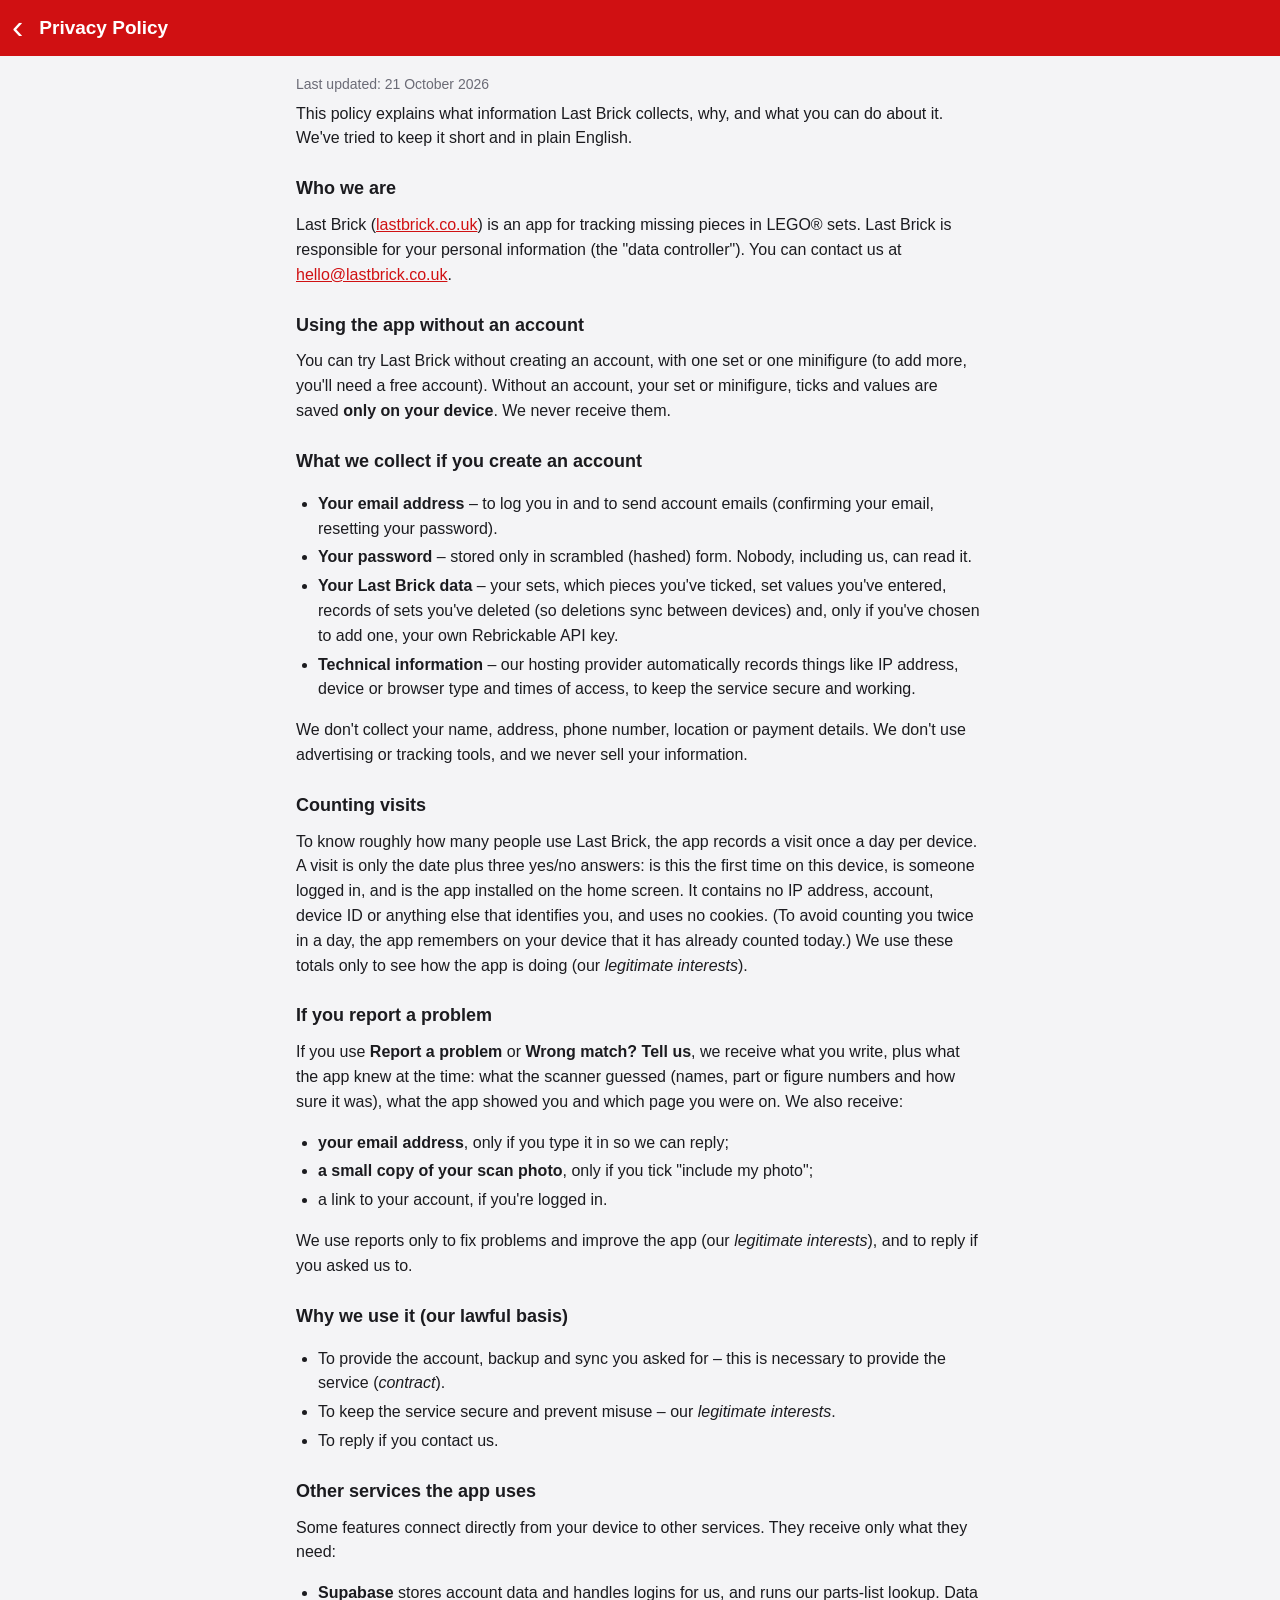
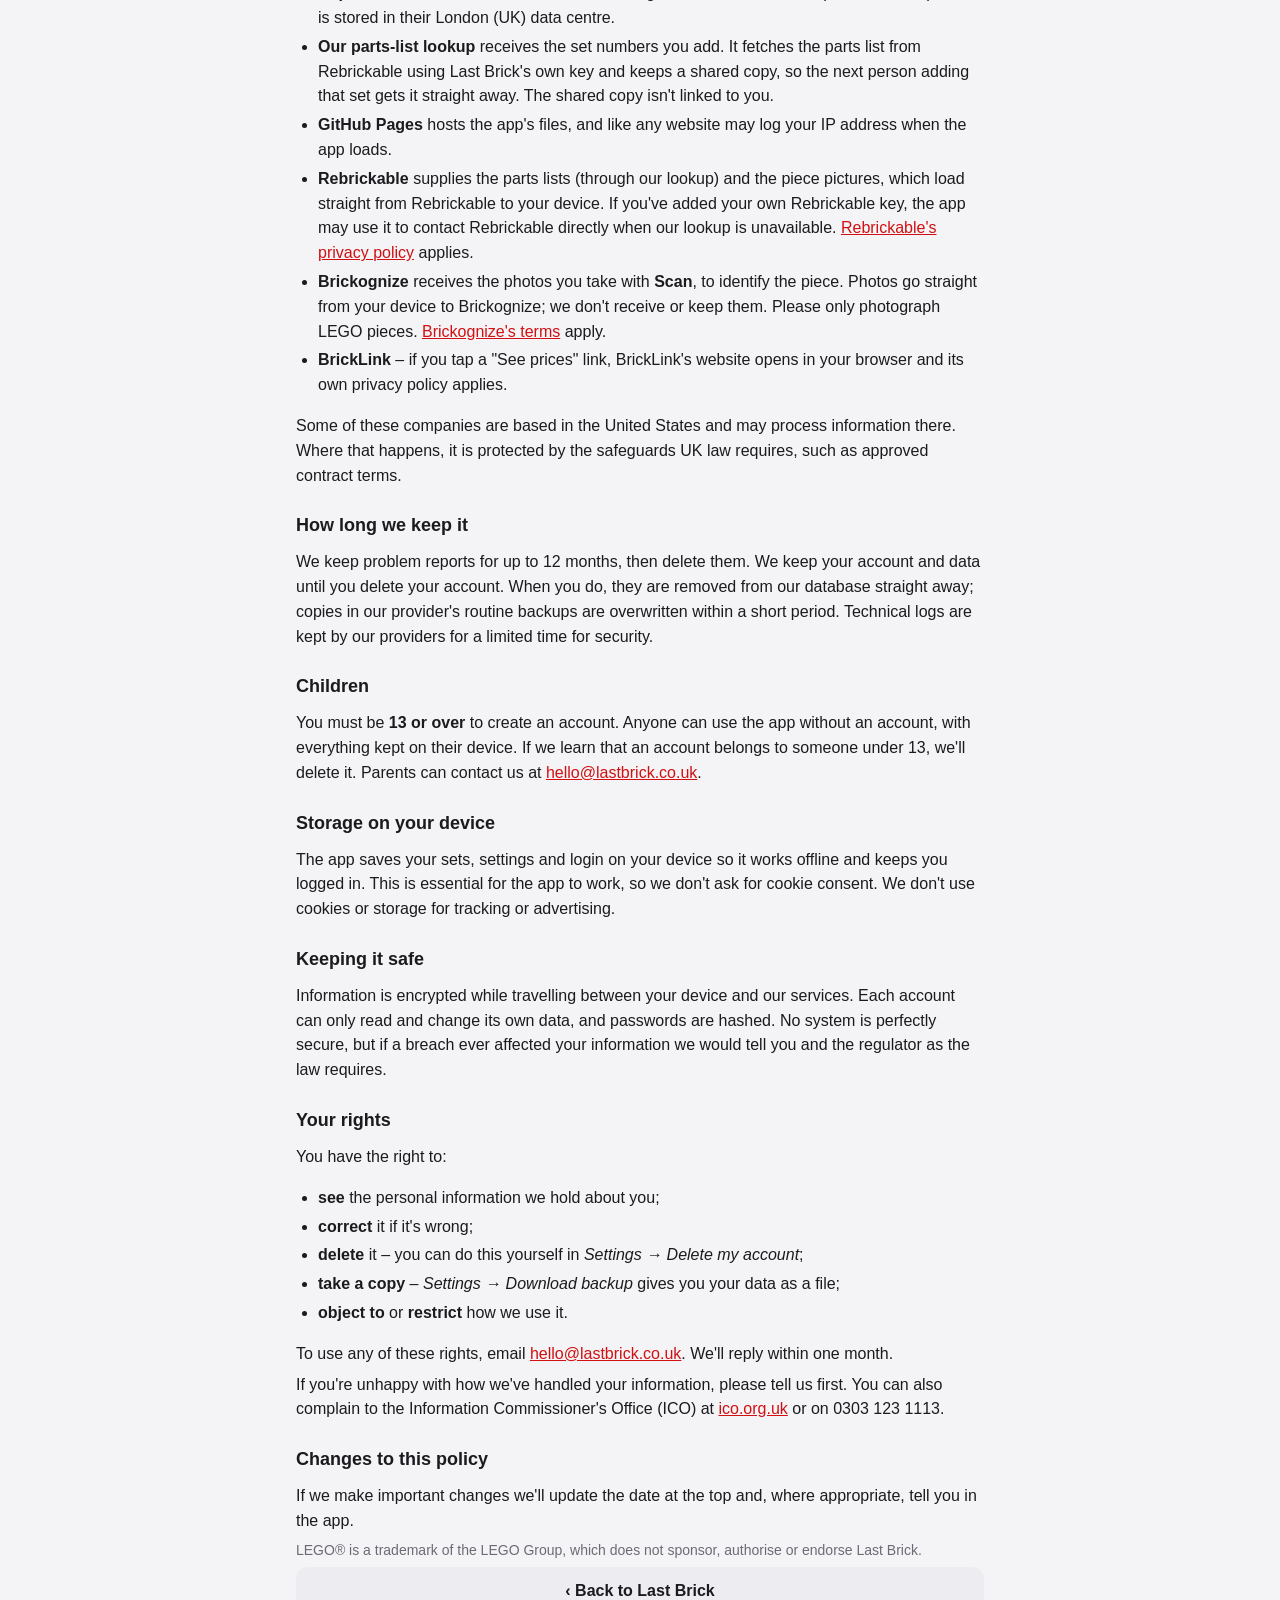
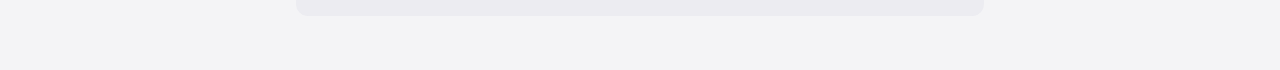
==== commit ed551bf0: "Visit counter and a private Stats page Once a day per device the app records a visit: only the date " ====
--- a/privacy.html
+++ b/privacy.html
@@ -32,7 +32,10 @@
       <li><b>Your Last Brick data</b> – your sets, which pieces you've ticked, set values you've entered, records of sets you've deleted (so deletions sync between devices) and, only if you've chosen to add one, your own Rebrickable API key.</li>
       <li><b>Technical information</b> – our hosting provider automatically records things like IP address, device or browser type and times of access, to keep the service secure and working.</li>
     </ul>
-    <p>We don't collect your name, address, phone number, location or payment details. We don't use advertising, tracking or analytics tools, and we never sell your information.</p>
+    <p>We don't collect your name, address, phone number, location or payment details. We don't use advertising or tracking tools, and we never sell your information.</p>
+
+    <h2>Counting visits</h2>
+    <p>To know roughly how many people use Last Brick, the app records a visit once a day per device. A visit is only the date plus three yes/no answers: is this the first time on this device, is someone logged in, and is the app installed on the home screen. It contains no IP address, account, device ID or anything else that identifies you, and uses no cookies. (To avoid counting you twice in a day, the app remembers on your device that it has already counted today.) We use these totals only to see how the app is doing (our <i>legitimate interests</i>).</p>
 
     <h2>If you report a problem</h2>
     <p>If you use <b>Report a problem</b> or <b>Wrong match? Tell us</b>, we receive what you write, plus what the app knew at the time: what the scanner guessed (names, part or figure numbers and how sure it was), what the app showed you and which page you were on. We also receive:</p>
--- a/styles.css
+++ b/styles.css
@@ -650,3 +650,43 @@
 .rep-details ul { padding-left: 18px; margin: 6px 0 0; word-break: break-word; }
 .report-link { margin: 6px 0 10px; }
 .report-link .link-btn { color: var(--muted); font-weight: 600; font-size: 14px; }
+/* "Not here? Scan the torso" after a whole-figure scan */
+.torso-tip { display: flex; gap: 10px; align-items: center; flex-wrap: nowrap; background: var(--card); border: 2px dashed var(--line); border-radius: 16px; padding: 12px 14px; margin: 16px 0 10px; }
+.torso-tip b { display: block; font-size: 16px; }
+.torso-tip span:not(.torso-ico) { color: var(--muted); font-size: 14px; }
+.torso-svg { width: 46px; height: 44px; display: block; }
+.torso-tip .btn { flex: none; }
+/* Scan again buttons right under the photo on Add a minifigure */
+.rescan-row { display: flex; gap: 8px; margin: -4px 0 10px; }
+.rescan-row .btn { flex: 1; display: inline-flex; align-items: center; justify-content: center; gap: 4px; }
+.rescan-row .scan-ico.btn-ico { width: 24px; height: 22px; margin-right: 2px; vertical-align: middle; }
+/* "In King's Castle: you have this set" on minifigure matches */
+.coll-tag { margin-top: 6px; font-size: 12px; font-weight: 700; border-radius: 8px; padding: 4px 7px; line-height: 1.3; }
+.coll-tag.set { background: var(--ok-bg); color: var(--ok); }
+.coll-tag.fig { background: #e2effc; color: #1d5ea3; }
+@media (prefers-color-scheme: dark) { .coll-tag.fig { background: #0f2438; color: #6fb0f0; } }
+.coll-note { color: var(--ok); font-weight: 600; margin: 0 0 10px; }
+/* Stats page */
+.stat-grid { display: grid; grid-template-columns: repeat(2, minmax(0, 1fr)); gap: 10px; margin-bottom: 12px; }
+.stat-tile { background: var(--card); border-radius: 14px; box-shadow: var(--shadow); padding: 12px 14px; display: flex; flex-direction: column; gap: 2px; min-width: 0; }
+.stat-tile b { font-size: 26px; line-height: 1.1; letter-spacing: -0.01em; }
+.stat-tile span { font-size: 14px; color: var(--text); }
+.stat-tile em { font-style: normal; font-size: 12px; color: var(--muted); }
+.card h2 .muted { font-weight: 500; }
+.chart { margin: 8px 0 6px; }
+.chart svg { width: 100%; height: 120px; display: block; overflow: visible; }
+.chart .bar path { fill: var(--brand); }
+.chart .bar.on path { fill: #8f0a0b; }
+.chart .bar { cursor: pointer; }
+.chart .axis { stroke: var(--line); stroke-width: 1; }
+.chart .grid { stroke: var(--line); stroke-width: 1; stroke-dasharray: 2 3; }
+.chart-axis { display: flex; justify-content: space-between; margin-top: 4px; }
+.chart figcaption { margin-top: 6px; min-height: 1.4em; }
+@media (prefers-color-scheme: dark) { .chart .bar.on path { fill: #ff6b66; } }
+.rank-row { display: flex; align-items: center; gap: 10px; border-top: 1px solid var(--line); padding: 8px 0; }
+.rank-row:first-of-type { border-top: 0; }
+.rank-row .thumb { width: 48px; height: 48px; font-size: 22px; }
+.rank-row .badge { flex: none; }
+.rank-n { width: 18px; text-align: right; color: var(--muted); font-weight: 700; flex: none; }
+.report-row { border-top: 1px solid var(--line); padding: 8px 0; overflow-wrap: anywhere; }
+.report-row:first-of-type { border-top: 0; }
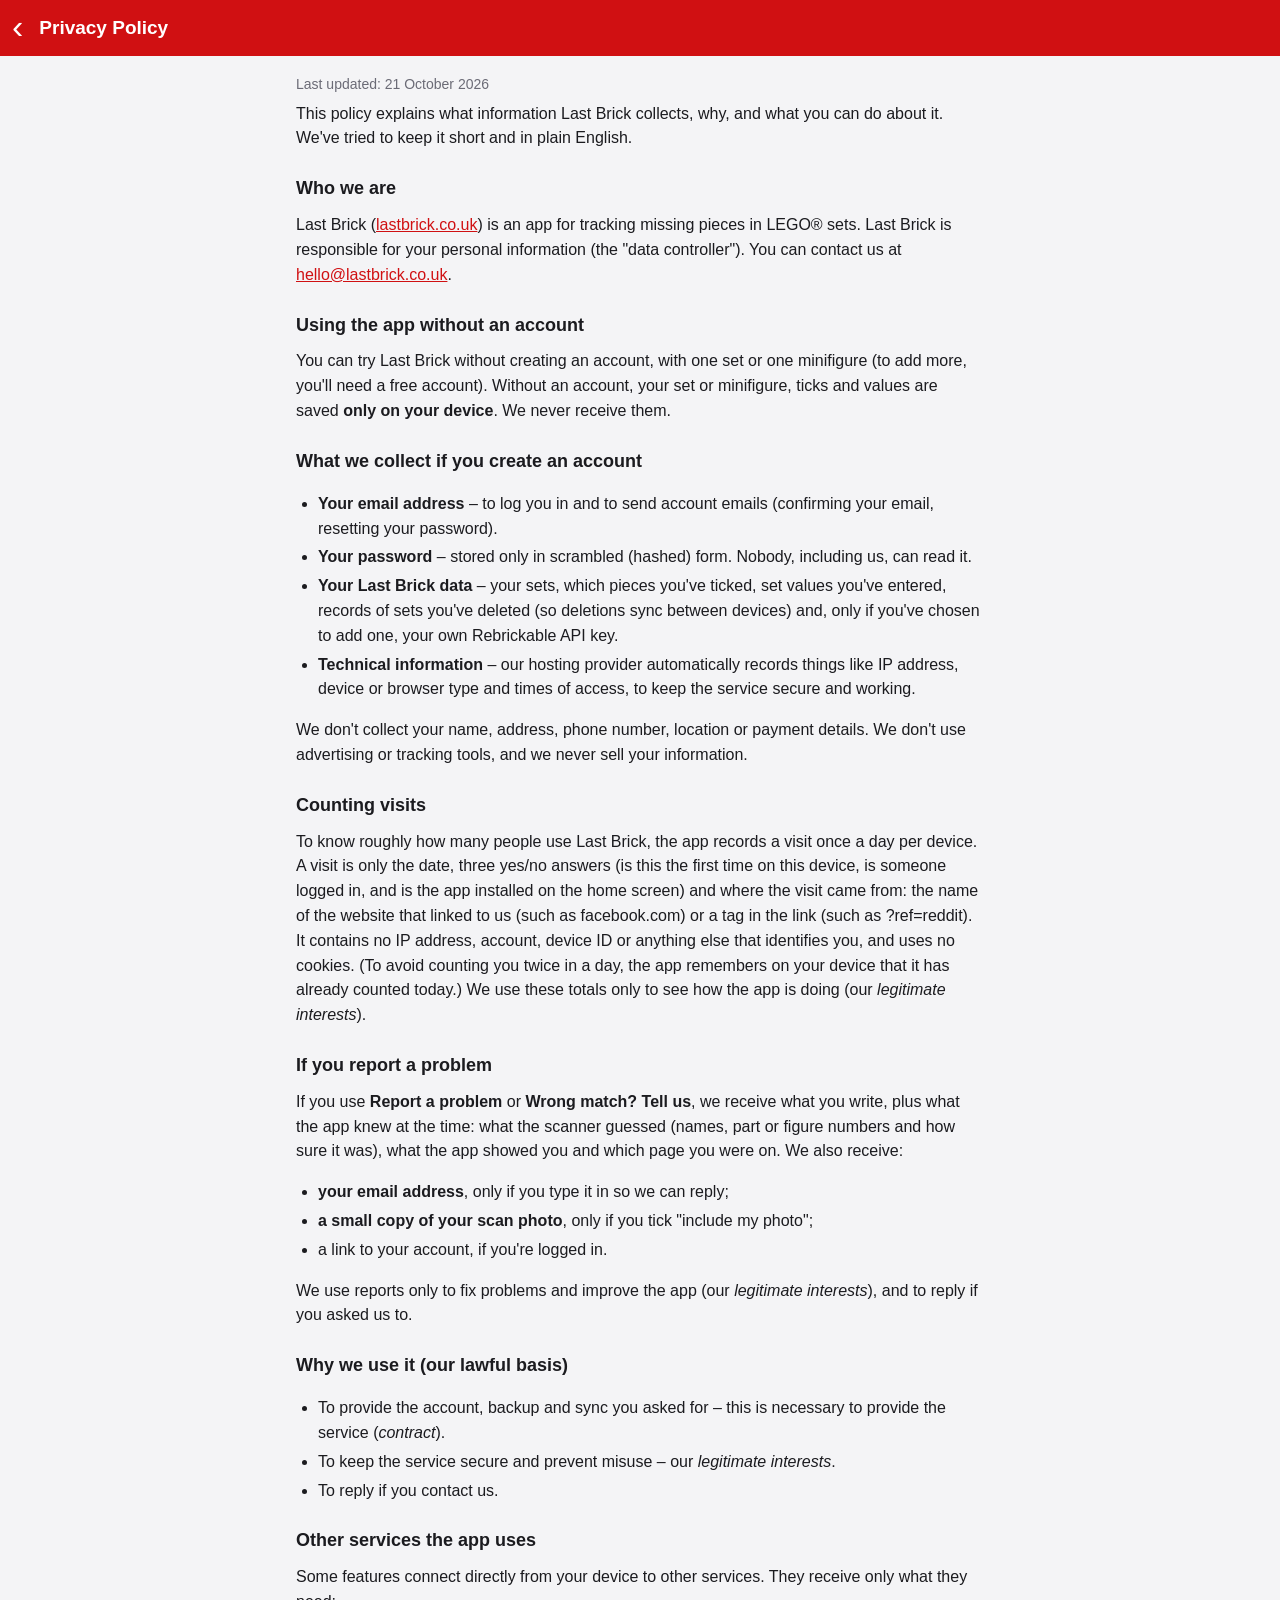
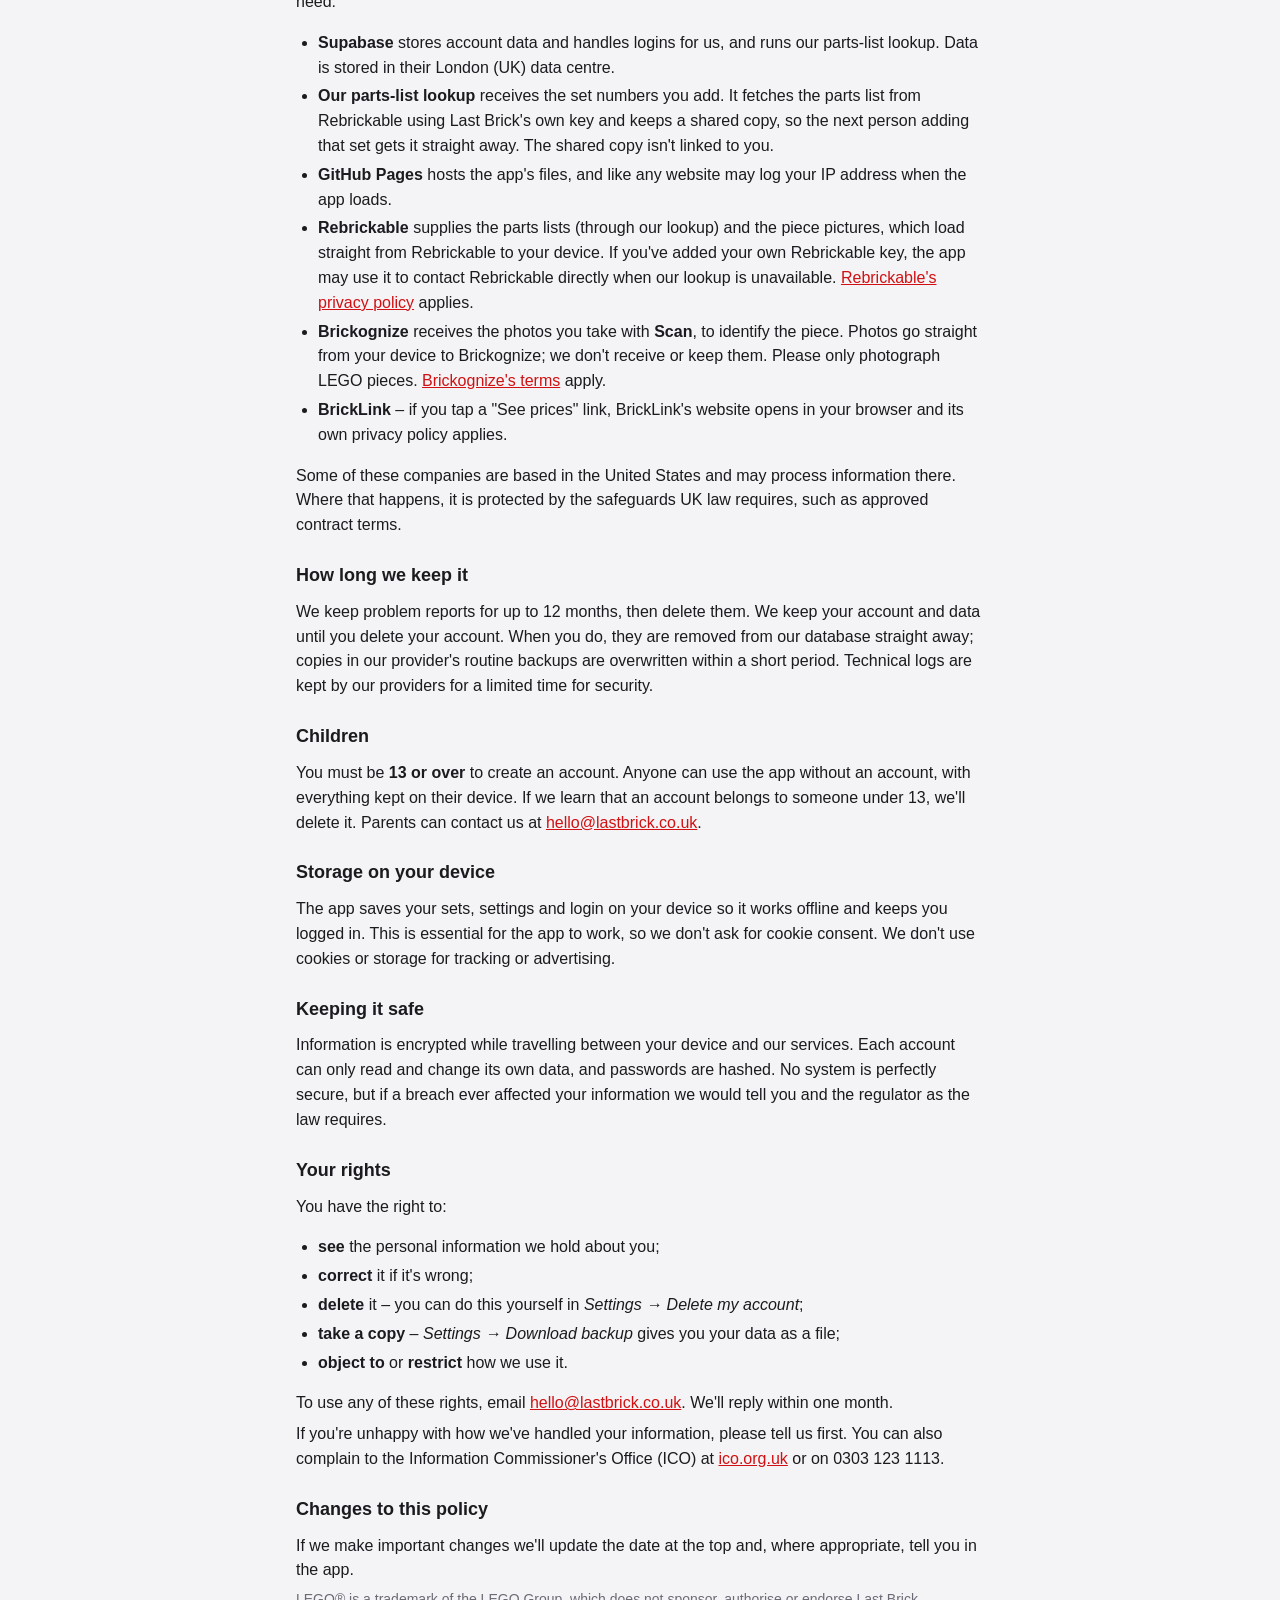
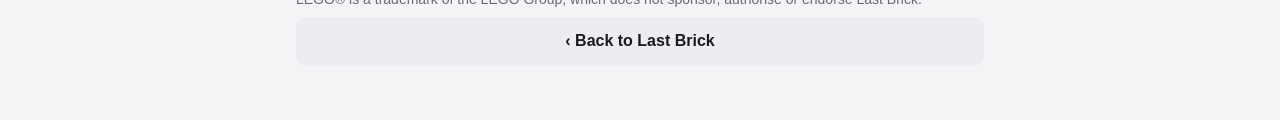
==== commit c9d917d7: "Stats: where visitors came from; ready for Cloudflare Web Analytics Each day's visit now records whe" ====
--- a/privacy.html
+++ b/privacy.html
@@ -35,7 +35,7 @@
     <p>We don't collect your name, address, phone number, location or payment details. We don't use advertising or tracking tools, and we never sell your information.</p>
 
     <h2>Counting visits</h2>
-    <p>To know roughly how many people use Last Brick, the app records a visit once a day per device. A visit is only the date plus three yes/no answers: is this the first time on this device, is someone logged in, and is the app installed on the home screen. It contains no IP address, account, device ID or anything else that identifies you, and uses no cookies. (To avoid counting you twice in a day, the app remembers on your device that it has already counted today.) We use these totals only to see how the app is doing (our <i>legitimate interests</i>).</p>
+    <p>To know roughly how many people use Last Brick, the app records a visit once a day per device. A visit is only the date, three yes/no answers (is this the first time on this device, is someone logged in, and is the app installed on the home screen) and where the visit came from: the name of the website that linked to us (such as facebook.com) or a tag in the link (such as ?ref=reddit). It contains no IP address, account, device ID or anything else that identifies you, and uses no cookies. (To avoid counting you twice in a day, the app remembers on your device that it has already counted today.) We use these totals only to see how the app is doing (our <i>legitimate interests</i>).</p>
 
     <h2>If you report a problem</h2>
     <p>If you use <b>Report a problem</b> or <b>Wrong match? Tell us</b>, we receive what you write, plus what the app knew at the time: what the scanner guessed (names, part or figure numbers and how sure it was), what the app showed you and which page you were on. We also receive:</p>
--- a/styles.css
+++ b/styles.css
@@ -690,3 +690,11 @@
 .rank-n { width: 18px; text-align: right; color: var(--muted); font-weight: 700; flex: none; }
 .report-row { border-top: 1px solid var(--line); padding: 8px 0; overflow-wrap: anywhere; }
 .report-row:first-of-type { border-top: 0; }
+/* Where visitors came from */
+.src-row { padding: 6px 0; }
+.src-top { display: flex; justify-content: space-between; gap: 10px; font-size: 14px; }
+.src-top b { overflow-wrap: anywhere; font-weight: 600; }
+.src-top span { flex: none; font-weight: 700; }
+.src-top em { font-style: normal; font-weight: 500; }
+.src-bar { height: 8px; background: var(--chip); border-radius: 4px; margin-top: 4px; overflow: hidden; }
+.src-bar span { display: block; height: 100%; background: var(--brand); border-radius: 4px; }
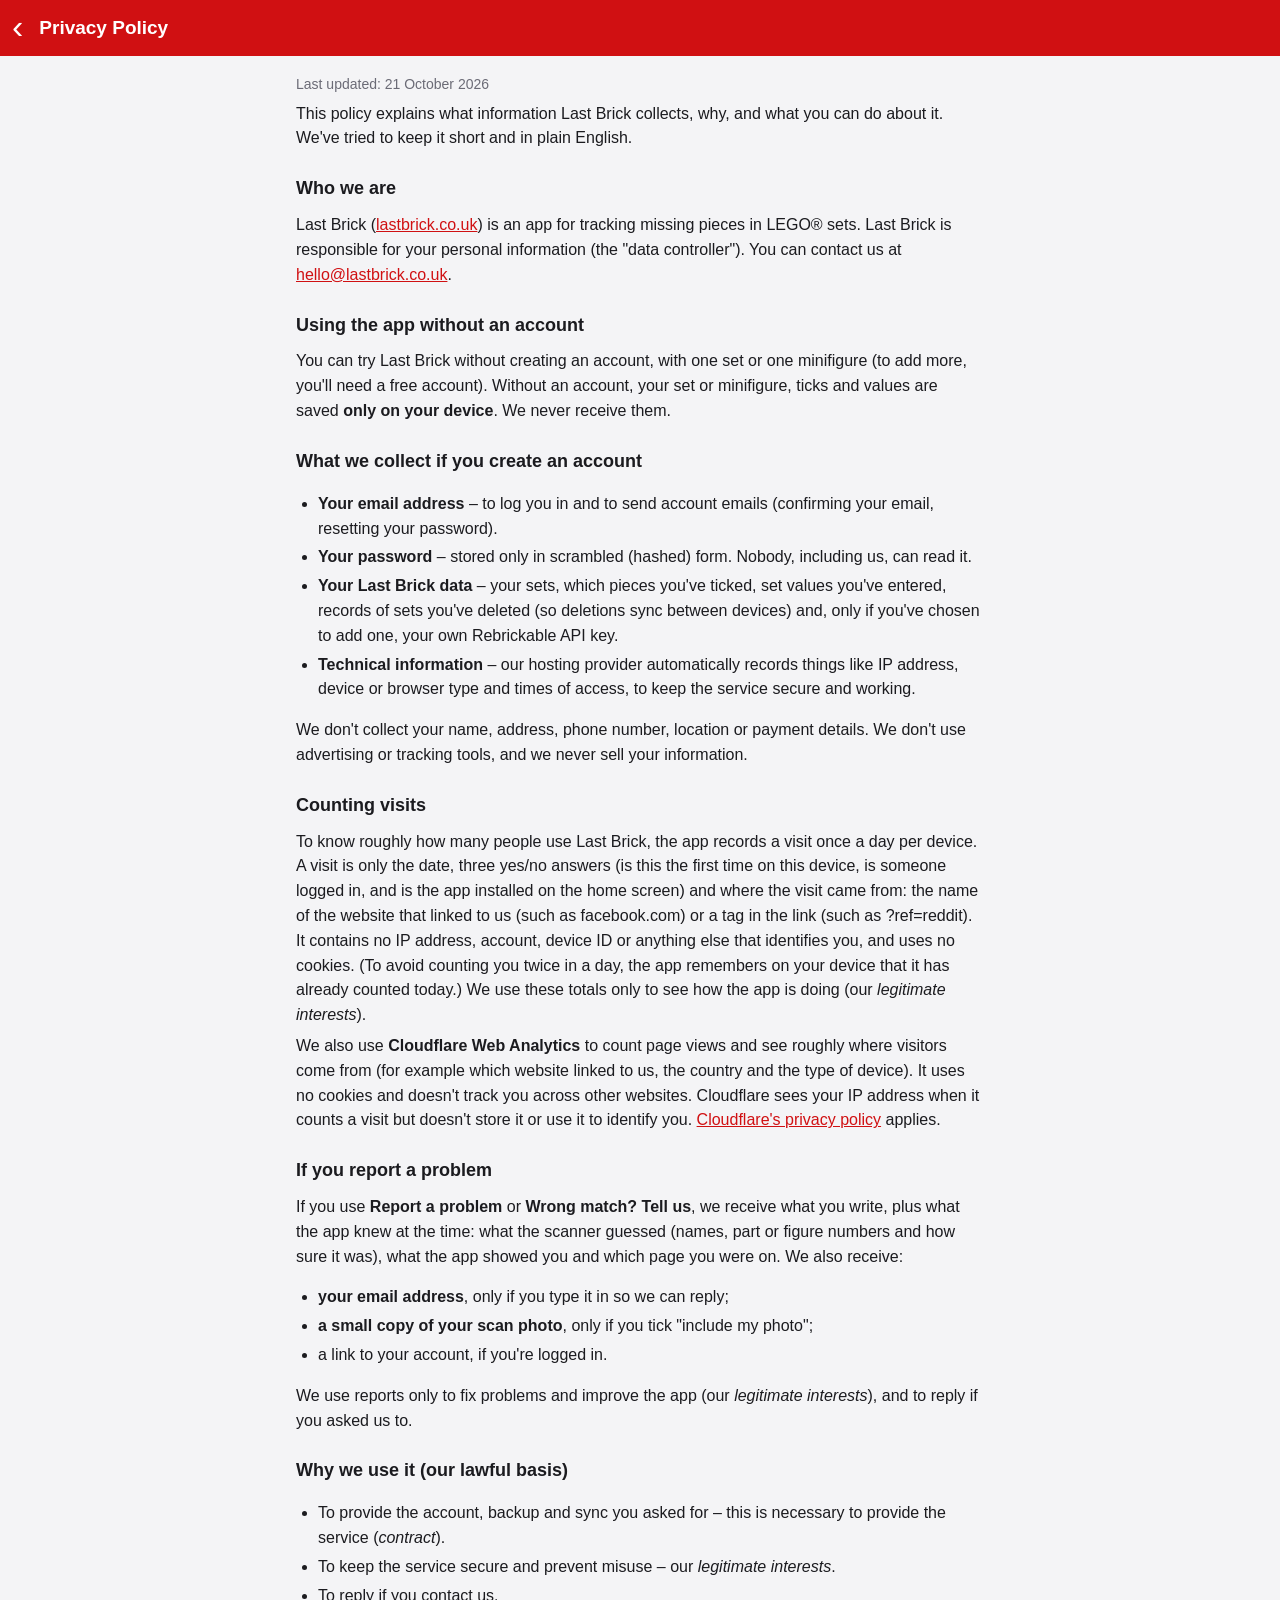
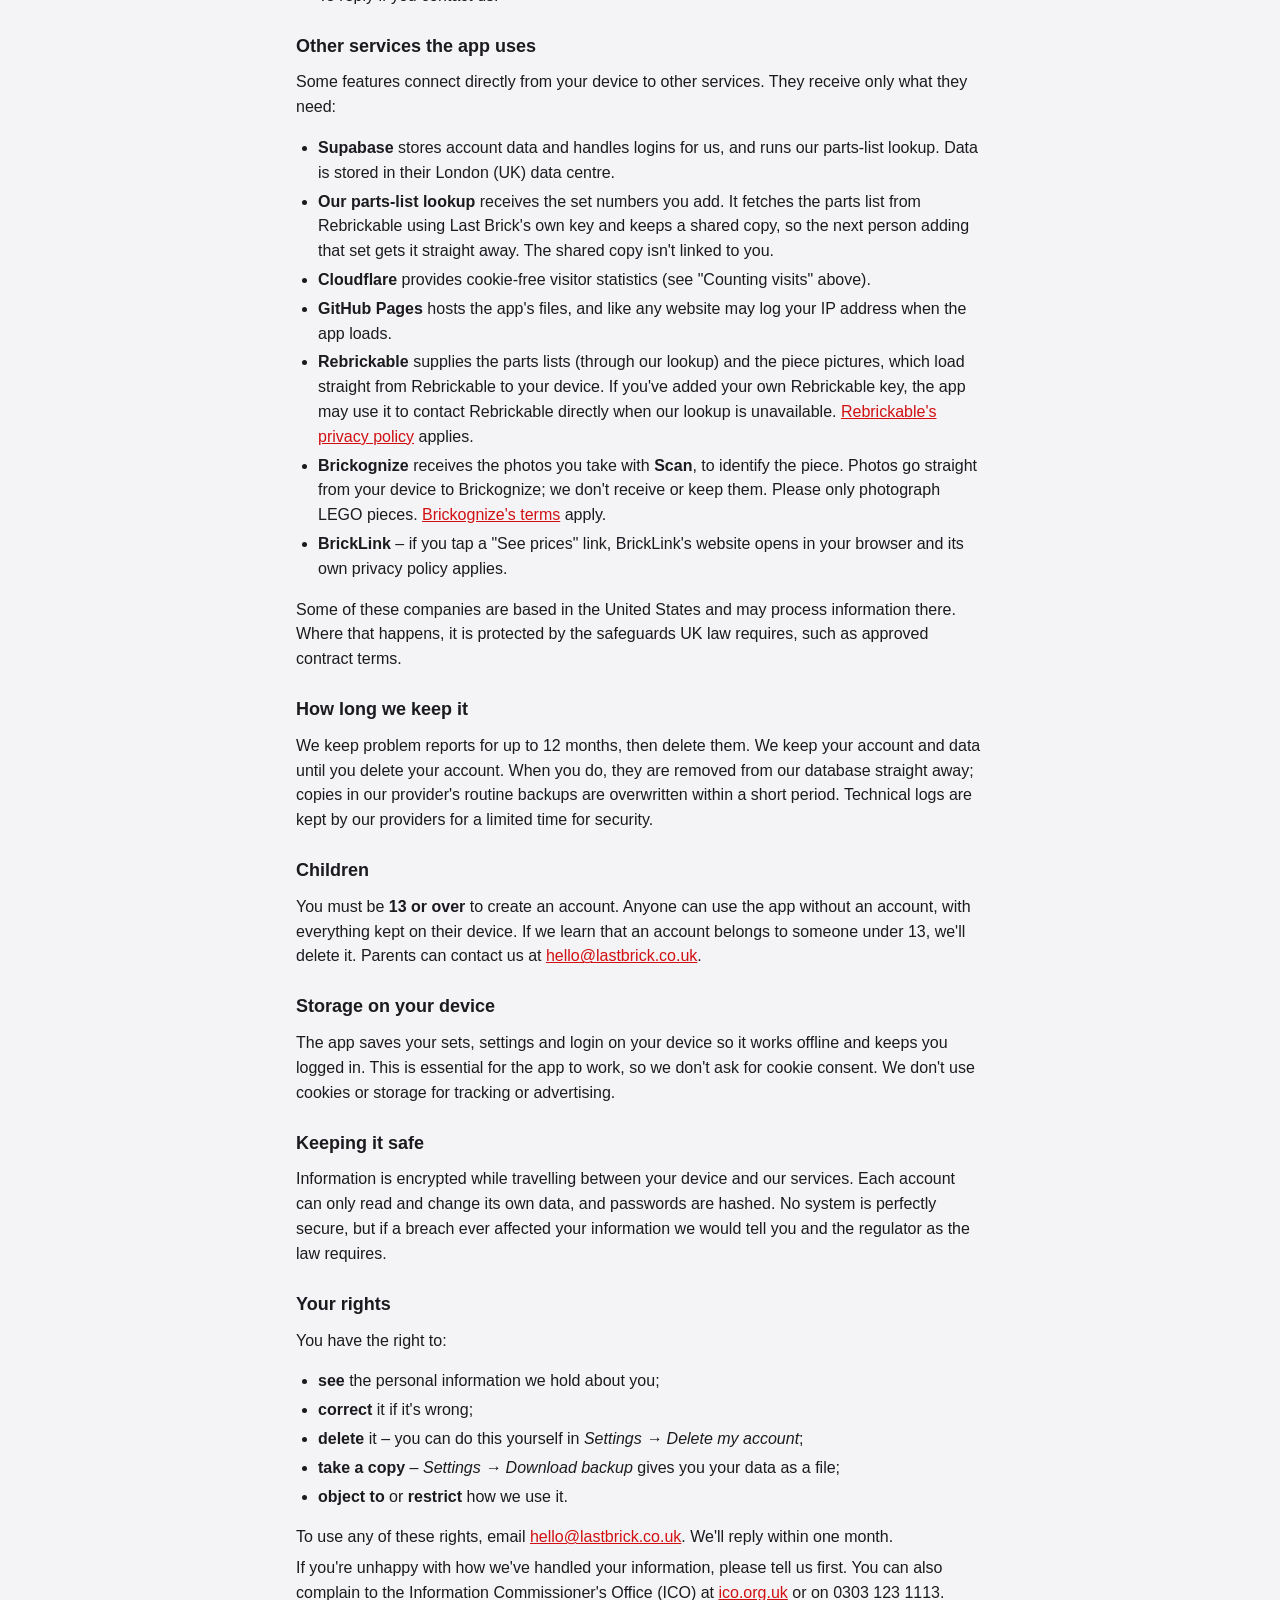
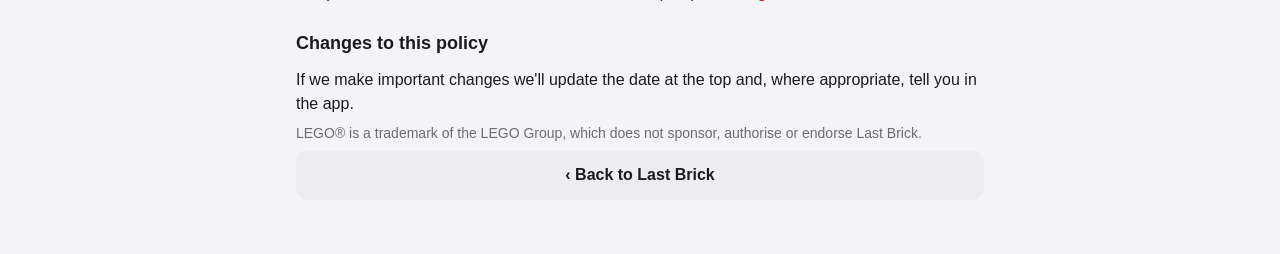
==== commit f9fa5b3b: "Turn on Cloudflare Web Analytics Adds the site token so the cookie-free Cloudflare beacon loads, and" ====
--- a/privacy.html
+++ b/privacy.html
@@ -36,6 +36,7 @@
 
     <h2>Counting visits</h2>
     <p>To know roughly how many people use Last Brick, the app records a visit once a day per device. A visit is only the date, three yes/no answers (is this the first time on this device, is someone logged in, and is the app installed on the home screen) and where the visit came from: the name of the website that linked to us (such as facebook.com) or a tag in the link (such as ?ref=reddit). It contains no IP address, account, device ID or anything else that identifies you, and uses no cookies. (To avoid counting you twice in a day, the app remembers on your device that it has already counted today.) We use these totals only to see how the app is doing (our <i>legitimate interests</i>).</p>
+    <p>We also use <b>Cloudflare Web Analytics</b> to count page views and see roughly where visitors come from (for example which website linked to us, the country and the type of device). It uses no cookies and doesn't track you across other websites. Cloudflare sees your IP address when it counts a visit but doesn't store it or use it to identify you. <a href="https://www.cloudflare.com/privacypolicy/" target="_blank" rel="noopener">Cloudflare's privacy policy</a> applies.</p>
 
     <h2>If you report a problem</h2>
     <p>If you use <b>Report a problem</b> or <b>Wrong match? Tell us</b>, we receive what you write, plus what the app knew at the time: what the scanner guessed (names, part or figure numbers and how sure it was), what the app showed you and which page you were on. We also receive:</p>
@@ -58,6 +59,7 @@
     <ul>
       <li><b>Supabase</b> stores account data and handles logins for us, and runs our parts-list lookup. Data is stored in their London (UK) data centre.</li>
       <li><b>Our parts-list lookup</b> receives the set numbers you add. It fetches the parts list from Rebrickable using Last Brick's own key and keeps a shared copy, so the next person adding that set gets it straight away. The shared copy isn't linked to you.</li>
+      <li><b>Cloudflare</b> provides cookie-free visitor statistics (see "Counting visits" above).</li>
       <li><b>GitHub Pages</b> hosts the app's files, and like any website may log your IP address when the app loads.</li>
       <li><b>Rebrickable</b> supplies the parts lists (through our lookup) and the piece pictures, which load straight from Rebrickable to your device. If you've added your own Rebrickable key, the app may use it to contact Rebrickable directly when our lookup is unavailable. <a href="https://rebrickable.com/privacy/" target="_blank" rel="noopener">Rebrickable's privacy policy</a> applies.</li>
       <li><b>Brickognize</b> receives the photos you take with <b>Scan</b>, to identify the piece. Photos go straight from your device to Brickognize; we don't receive or keep them. Please only photograph LEGO pieces. <a href="https://brickognize.com" target="_blank" rel="noopener">Brickognize's terms</a> apply.</li>
